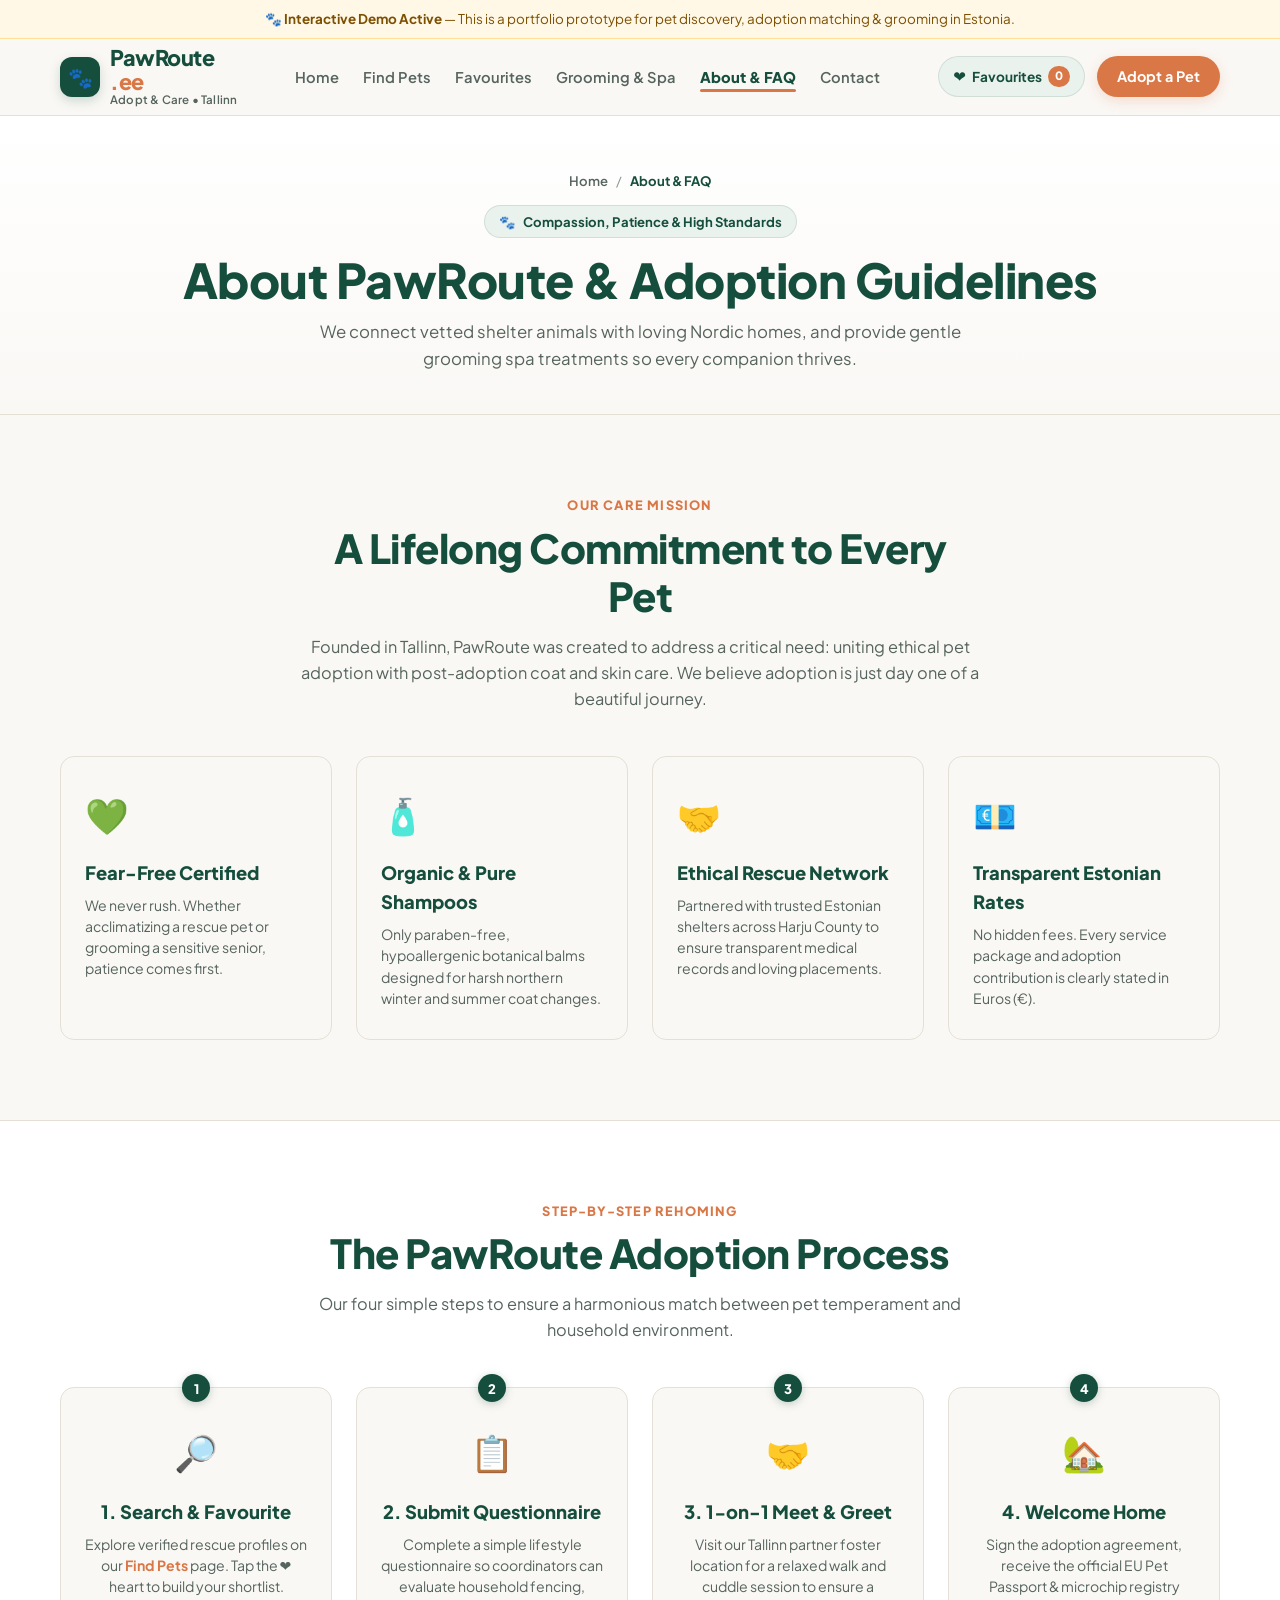
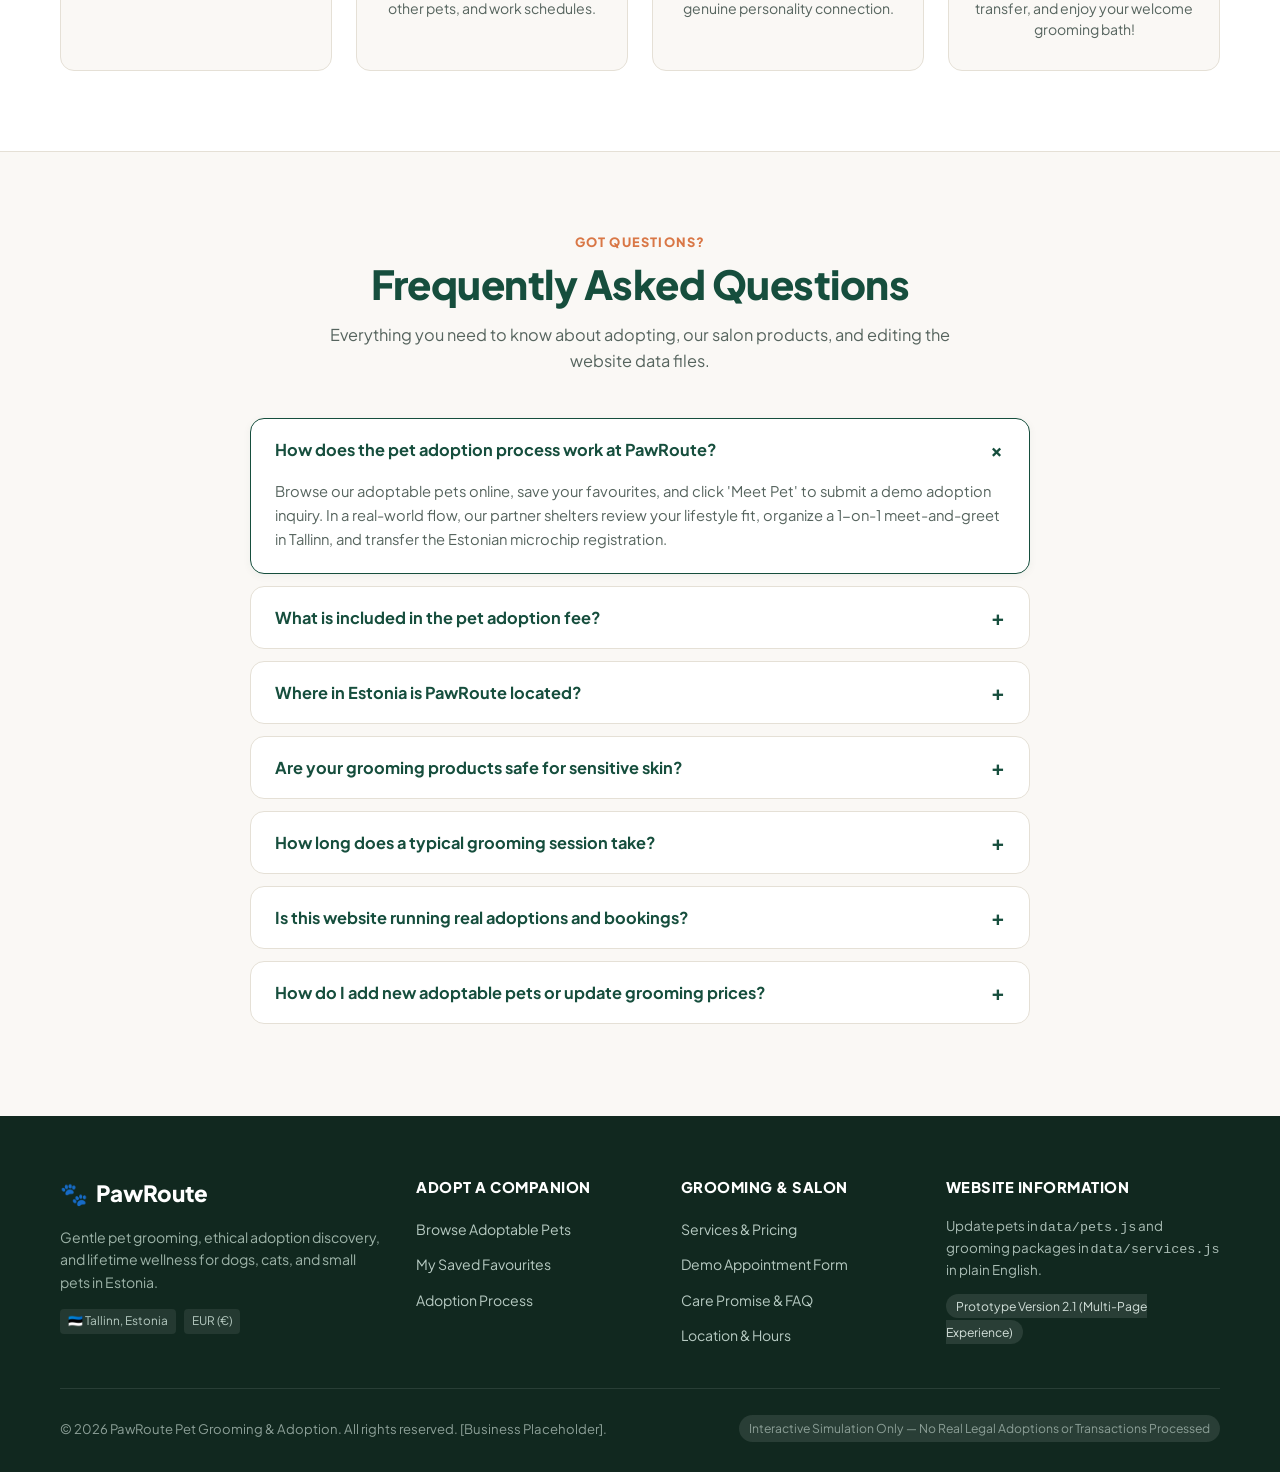
==== about.html @ 63c77610 "Upgrade PawRoute: multi-page pet discovery, ethical adoption catalog & grooming portal" ====
<!DOCTYPE html>
<html lang="en">
<head>
  <meta charset="UTF-8">
  <meta name="viewport" content="width=device-width, initial-scale=1.0">
  <title>About PawRoute, Adoption Guide & FAQ | Tallinn, Estonia</title>
  <meta name="description" content="Learn about PawRoute's ethical pet adoption network, fear-free grooming philosophy, and read frequently asked questions.">
  
  <link rel="preconnect" href="https://fonts.googleapis.com">
  <link rel="preconnect" href="https://fonts.gstatic.com" crossorigin>
  <link href="https://fonts.googleapis.com/css2?family=Plus+Jakarta+Sans:wght@400;500;600;700;800&display=swap" rel="stylesheet">
  <link rel="stylesheet" href="styles.css?v=2.1">
</head>
<body>

  <!-- Top Demo Banner -->
  <div class="demo-top-bar" role="status">
    <div class="container">
      <span>🐾 <strong>Interactive Demo Active</strong> — This is a portfolio prototype for pet discovery, adoption matching & grooming in Estonia.</span>
    </div>
  </div>

  <!-- Header -->
  <header class="site-header" id="site-header">
    <div class="container">
      <nav class="nav-wrap" aria-label="Main Navigation">
        <a href="index.html" class="logo" aria-label="PawRoute Homepage">
          <div class="logo-icon" aria-hidden="true">🐾</div>
          <div class="logo-text">
            PawRoute<span>.ee</span>
            <small class="logo-subline">Adopt & Care • Tallinn</small>
          </div>
        </a>

        <ul class="nav-links" id="nav-links">
          <li><a href="index.html">Home</a></li>
          <li><a href="adopt.html">Find Pets</a></li>
          <li><a href="favourites.html">Favourites</a></li>
          <li><a href="services.html">Grooming & Spa</a></li>
          <li><a href="about.html" class="active">About & FAQ</a></li>
          <li><a href="contact.html">Contact</a></li>
        </ul>

        <div class="header-actions">
          <a href="favourites.html" class="nav-fav-btn" id="nav-fav-btn" aria-label="View saved favourite pets">
            <span class="nav-fav-icon" aria-hidden="true">❤️</span>
            <span class="nav-fav-text">Favourites</span>
            <span class="nav-fav-badge" id="nav-fav-count">0</span>
          </a>
          <a href="adopt.html" class="nav-cta-btn">Adopt a Pet</a>
          <button type="button" class="mobile-toggle" id="mobile-menu-btn" aria-label="Toggle navigation menu">☰</button>
        </div>
      </nav>
    </div>
  </header>

  <!-- Page Hero -->
  <section class="page-hero">
    <div class="container">
      <div class="breadcrumbs">
        <a href="index.html">Home</a> <span>/</span> <span class="current">About & FAQ</span>
      </div>
      <div class="page-hero-tag">
        <span>🐾</span> Compassion, Patience & High Standards
      </div>
      <h1 class="page-hero-title">About PawRoute & Adoption Guidelines</h1>
      <p class="page-hero-subtitle">
        We connect vetted shelter animals with loving Nordic homes, and provide gentle grooming spa treatments so every companion thrives.
      </p>
    </div>
  </section>

  <!-- About Narrative Section -->
  <section class="section-pad">
    <div class="container">
      <div class="section-head">
        <span class="section-tag">Our Care Mission</span>
        <h2 class="section-title">A Lifelong Commitment to Every Pet</h2>
        <p class="section-subtitle">
          Founded in Tallinn, PawRoute was created to address a critical need: uniting ethical pet adoption with post-adoption coat and skin care. We believe adoption is just day one of a beautiful journey.
        </p>
      </div>

      <div class="pillars-grid">
        <div class="pillar-card">
          <span class="pillar-icon">💚</span>
          <h4 class="pillar-title">Fear-Free Certified</h4>
          <p class="pillar-desc">We never rush. Whether acclimatizing a rescue pet or grooming a sensitive senior, patience comes first.</p>
        </div>
        <div class="pillar-card">
          <span class="pillar-icon">🧴</span>
          <h4 class="pillar-title">Organic & Pure Shampoos</h4>
          <p class="pillar-desc">Only paraben-free, hypoallergenic botanical balms designed for harsh northern winter and summer coat changes.</p>
        </div>
        <div class="pillar-card">
          <span class="pillar-icon">🤝</span>
          <h4 class="pillar-title">Ethical Rescue Network</h4>
          <p class="pillar-desc">Partnered with trusted Estonian shelters across Harju County to ensure transparent medical records and loving placements.</p>
        </div>
        <div class="pillar-card">
          <span class="pillar-icon">💶</span>
          <h4 class="pillar-title">Transparent Estonian Rates</h4>
          <p class="pillar-desc">No hidden fees. Every service package and adoption contribution is clearly stated in Euros (€).</p>
        </div>
      </div>
    </div>
  </section>

  <!-- How It Works Section -->
  <section class="section-pad-alt" id="adoption-process">
    <div class="container">
      <div class="section-head">
        <span class="section-tag">Step-by-Step Rehoming</span>
        <h2 class="section-title">The PawRoute Adoption Process</h2>
        <p class="section-subtitle">
          Our four simple steps to ensure a harmonious match between pet temperament and household environment.
        </p>
      </div>

      <div class="steps-grid">
        <div class="step-card">
          <div class="step-number">1</div>
          <div class="step-icon">🔎</div>
          <h3 class="step-title">1. Search & Favourite</h3>
          <p class="step-desc">
            Explore verified rescue profiles on our <a href="adopt.html" style="color: var(--color-accent); font-weight: 700;">Find Pets</a> page. Tap the ❤️ heart to build your shortlist.
          </p>
        </div>

        <div class="step-card">
          <div class="step-number">2</div>
          <div class="step-icon">📋</div>
          <h3 class="step-title">2. Submit Questionnaire</h3>
          <p class="step-desc">
            Complete a simple lifestyle questionnaire so coordinators can evaluate household fencing, other pets, and work schedules.
          </p>
        </div>

        <div class="step-card">
          <div class="step-number">3</div>
          <div class="step-icon">🤝</div>
          <h3 class="step-title">3. 1-on-1 Meet & Greet</h3>
          <p class="step-desc">
            Visit our Tallinn partner foster location for a relaxed walk and cuddle session to ensure a genuine personality connection.
          </p>
        </div>

        <div class="step-card">
          <div class="step-number">4</div>
          <div class="step-icon">🏡</div>
          <h3 class="step-title">4. Welcome Home</h3>
          <p class="step-desc">
            Sign the adoption agreement, receive the official EU Pet Passport & microchip registry transfer, and enjoy your welcome grooming bath!
          </p>
        </div>
      </div>
    </div>
  </section>

  <!-- FAQ Section -->
  <section class="section-pad" id="faq">
    <div class="container">
      <div class="section-head">
        <span class="section-tag">Got Questions?</span>
        <h2 class="section-title">Frequently Asked Questions</h2>
        <p class="section-subtitle">
          Everything you need to know about adopting, our salon products, and editing the website data files.
        </p>
      </div>

      <div class="faq-wrap" id="faq-accordion">
        <!-- FAQ items populated via app.js from data/services.js -->
      </div>
    </div>
  </section>

  <!-- Footer -->
  <footer class="site-footer">
    <div class="container">
      <div class="footer-top">
        <div class="footer-brand">
          <div class="footer-logo"><span>🐾</span> PawRoute</div>
          <p>Gentle pet grooming, ethical adoption discovery, and lifetime wellness for dogs, cats, and small pets in Estonia.</p>
          <div class="footer-badge-list">
            <span class="footer-mini-badge">🇪🇪 Tallinn, Estonia</span>
            <span class="footer-mini-badge">EUR (€)</span>
          </div>
        </div>
        <div class="footer-col">
          <h4>Adopt a Companion</h4>
          <ul class="footer-links">
            <li><a href="adopt.html">Browse Adoptable Pets</a></li>
            <li><a href="favourites.html">My Saved Favourites</a></li>
            <li><a href="about.html">Adoption Process</a></li>
          </ul>
        </div>
        <div class="footer-col">
          <h4>Grooming & Salon</h4>
          <ul class="footer-links">
            <li><a href="services.html">Services & Pricing</a></li>
            <li><a href="booking.html">Demo Appointment Form</a></li>
            <li><a href="about.html">Care Promise & FAQ</a></li>
            <li><a href="contact.html">Location & Hours</a></li>
          </ul>
        </div>
        <div class="footer-col">
          <h4>Website Information</h4>
          <p style="font-size: 0.84rem; color: #A9BCB4; line-height: 1.5; margin-bottom: 12px;">
            Update pets in <code>data/pets.js</code> and grooming packages in <code>data/services.js</code> in plain English.
          </p>
          <span class="footer-demo-tag">Prototype Version 2.1 (Multi-Page Experience)</span>
        </div>
      </div>
      <div class="footer-bottom">
        <div>© 2026 PawRoute Pet Grooming & Adoption. All rights reserved. [Business Placeholder].</div>
        <div class="footer-demo-tag">Interactive Simulation Only — No Real Legal Adoptions or Transactions Processed</div>
      </div>
    </div>
  </footer>

  <div class="toast-container" id="toast-container" aria-live="polite"></div>

  <!-- Scripts -->
  <script src="data/services.js?v=2.1"></script>
  <script src="data/pets.js?v=2.1"></script>
  <script src="app.js?v=2.1"></script>
</body>
</html>
---- styles.css ----
/* =====================================================================
   PAWROUTE - Modern Pet Discovery, Adoption & Wellness Stylesheet
   Designed for responsiveness, beauty, clarity, and ease of maintenance.
   ===================================================================== */

:root {
  /* Color Palette */
  --color-primary: #164E3D;        /* Deep Nordic Forest Green */
  --color-primary-hover: #113B2E;
  --color-primary-soft: #EAF2ED;
  --color-primary-mid: #2C6E56;

  --color-accent: #D97746;         /* Warm Terracotta / Amber */
  --color-accent-hover: #C26334;
  --color-accent-soft: #FDF1EB;
  --color-gold: #E09F3E;

  /* Neutrals */
  --bg-page: #FAF8F5;              /* Warm Sand & Linen Cream */
  --bg-card: #FFFFFF;
  --bg-subtle: #F3EFE8;
  --bg-highlight: #FFFDF9;

  /* Typography */
  --text-main: #1D2522;
  --text-muted: #56645E;
  --text-light: #889690;
  --text-white: #FFFFFF;

  /* Borders & Shadows */
  --border-light: #E5E0D6;
  --border-subtle: #EFECE6;
  --radius-sm: 8px;
  --radius-md: 14px;
  --radius-lg: 22px;
  --radius-pill: 9999px;

  --shadow-sm: 0 2px 8px rgba(22, 78, 61, 0.05);
  --shadow-md: 0 8px 24px rgba(22, 78, 61, 0.08);
  --shadow-lg: 0 18px 44px rgba(22, 78, 61, 0.13);
  --shadow-hover: 0 14px 32px rgba(22, 78, 61, 0.12);

  /* Layout */
  --container-max: 1200px;
  --transition: all 0.25s cubic-bezier(0.16, 1, 0.3, 1);
  --font-family: 'Plus Jakarta Sans', system-ui, -apple-system, BlinkMacSystemFont, "Segoe UI", Roboto, sans-serif;
}

/* Base & Reset */
*, *::before, *::after {
  box-sizing: border-box;
  margin: 0;
  padding: 0;
}

html {
  scroll-behavior: smooth;
  font-size: 16px;
}

body {
  font-family: var(--font-family);
  background-color: var(--bg-page);
  color: var(--text-main);
  line-height: 1.6;
  -webkit-font-smoothing: antialiased;
}

img {
  max-width: 100%;
  display: block;
}

a {
  color: inherit;
  text-decoration: none;
  transition: var(--transition);
}

button {
  font-family: inherit;
  cursor: pointer;
  border: none;
  background: none;
  transition: var(--transition);
}

/* Accessible focus outline */
button:focus-visible,
a:focus-visible,
input:focus-visible,
select:focus-visible,
textarea:focus-visible {
  outline: 3px solid var(--color-accent);
  outline-offset: 2px;
}

.sr-only {
  position: absolute;
  width: 1px;
  height: 1px;
  padding: 0;
  margin: -1px;
  overflow: hidden;
  clip: rect(0, 0, 0, 0);
  white-space: nowrap;
  border: 0;
}

.container {
  width: 100%;
  max-width: var(--container-max);
  margin-left: auto;
  margin-right: auto;
  padding-left: 20px;
  padding-right: 20px;
}

/* =====================================================================
   Top Demo Notification Banner
   ===================================================================== */
.demo-top-bar {
  background: #FFF8E6;
  border-bottom: 1px solid #FFE099;
  color: #7D4F00;
  font-size: 0.84rem;
  padding: 8px 16px;
  text-align: center;
  position: relative;
  z-index: 101;
}

.demo-top-bar strong {
  font-weight: 700;
}

/* =====================================================================
   Header & Navigation
   ===================================================================== */
.site-header {
  position: sticky;
  top: 0;
  background: rgba(250, 248, 245, 0.94);
  backdrop-filter: blur(14px);
  -webkit-backdrop-filter: blur(14px);
  z-index: 100;
  border-bottom: 1px solid var(--border-light);
  transition: var(--transition);
}

.nav-wrap {
  display: flex;
  align-items: center;
  justify-content: space-between;
  height: 76px;
  gap: 16px;
}

.logo {
  display: flex;
  align-items: center;
  gap: 10px;
  font-size: 1.35rem;
  font-weight: 800;
  color: var(--color-primary);
  letter-spacing: -0.5px;
}

.logo-icon {
  background: var(--color-primary);
  color: var(--text-white);
  width: 40px;
  height: 40px;
  border-radius: 12px;
  display: grid;
  place-items: center;
  font-size: 1.25rem;
  box-shadow: 0 4px 12px rgba(22, 78, 61, 0.2);
}

.logo-text {
  display: flex;
  flex-direction: column;
  line-height: 1.1;
}

.logo span {
  color: var(--color-accent);
}

.logo-subline {
  font-size: 0.72rem;
  font-weight: 600;
  color: var(--text-muted);
  letter-spacing: 0.2px;
}

.nav-links {
  display: flex;
  align-items: center;
  gap: 24px;
  list-style: none;
}

.nav-links a {
  font-weight: 600;
  color: var(--text-muted);
  font-size: 0.92rem;
  padding: 6px 0;
  position: relative;
}

.nav-links a:hover,
.nav-links a.active {
  color: var(--color-primary);
}

.header-actions {
  display: flex;
  align-items: center;
  gap: 12px;
}

/* Favourites button in nav */
.nav-fav-btn {
  display: inline-flex;
  align-items: center;
  gap: 6px;
  background: var(--color-primary-soft);
  color: var(--color-primary);
  border: 1px solid rgba(22, 78, 61, 0.12);
  padding: 7px 14px;
  border-radius: var(--radius-pill);
  font-weight: 700;
  font-size: 0.85rem;
  cursor: pointer;
  transition: var(--transition);
}

.nav-fav-btn:hover {
  background: #DCEDE2;
  transform: translateY(-1px);
}

.nav-fav-icon {
  font-size: 0.95rem;
}

.nav-fav-badge {
  background: var(--color-accent);
  color: var(--text-white);
  padding: 1px 7px;
  border-radius: var(--radius-pill);
  font-size: 0.72rem;
  font-weight: 800;
  min-width: 18px;
  text-align: center;
  transition: transform 0.2s cubic-bezier(0.175, 0.885, 0.32, 1.275);
}

.nav-fav-badge.bounce {
  transform: scale(1.35);
}

.nav-cta-btn {
  background: var(--color-accent);
  color: var(--text-white);
  padding: 9px 20px;
  border-radius: var(--radius-pill);
  font-weight: 700;
  font-size: 0.9rem;
  box-shadow: 0 4px 14px rgba(217, 119, 70, 0.22);
}

.nav-cta-btn:hover {
  background: var(--color-accent-hover);
  transform: translateY(-1px);
  box-shadow: 0 6px 18px rgba(217, 119, 70, 0.32);
}

/* Mobile Nav Toggle */
.mobile-toggle {
  display: none;
  font-size: 1.5rem;
  color: var(--color-primary);
  padding: 8px;
  border-radius: var(--radius-sm);
}

/* =====================================================================
   Hero Section
   ===================================================================== */
.hero-section {
  padding: 64px 0 76px;
  position: relative;
  overflow: hidden;
}

.hero-grid {
  display: grid;
  grid-template-columns: 1.15fr 0.85fr;
  gap: 48px;
  align-items: center;
}

.hero-tag {
  display: inline-flex;
  align-items: center;
  gap: 8px;
  background: var(--color-primary-soft);
  color: var(--color-primary);
  font-weight: 700;
  font-size: 0.84rem;
  padding: 6px 16px;
  border-radius: var(--radius-pill);
  margin-bottom: 20px;
  border: 1px solid rgba(22, 78, 61, 0.12);
}

.hero-title {
  font-size: clamp(2.3rem, 4.5vw, 3.4rem);
  font-weight: 800;
  line-height: 1.15;
  color: var(--color-primary);
  letter-spacing: -1px;
  margin-bottom: 18px;
}

.hero-title em {
  font-style: italic;
  color: var(--color-accent);
  position: relative;
}

.hero-subtitle {
  font-size: 1.08rem;
  line-height: 1.65;
  color: var(--text-muted);
  margin-bottom: 28px;
  max-width: 540px;
}

.hero-actions {
  display: flex;
  align-items: center;
  gap: 14px;
  margin-bottom: 36px;
  flex-wrap: wrap;
}

.btn-primary {
  background: var(--color-primary);
  color: var(--text-white);
  padding: 13px 26px;
  border-radius: var(--radius-pill);
  font-weight: 700;
  font-size: 0.98rem;
  display: inline-flex;
  align-items: center;
  gap: 8px;
  box-shadow: 0 4px 16px rgba(22, 78, 61, 0.25);
}

.btn-primary:hover {
  background: var(--color-primary-hover);
  transform: translateY(-2px);
  box-shadow: 0 6px 20px rgba(22, 78, 61, 0.35);
}

.btn-secondary {
  background: var(--bg-card);
  color: var(--color-primary);
  border: 1.5px solid var(--border-light);
  padding: 12px 22px;
  border-radius: var(--radius-pill);
  font-weight: 700;
  font-size: 0.95rem;
  display: inline-flex;
  align-items: center;
  gap: 8px;
}

.btn-secondary:hover {
  border-color: var(--color-primary);
  background: var(--color-primary-soft);
  transform: translateY(-1px);
}

.hero-stats {
  display: flex;
  align-items: center;
  gap: 28px;
  padding-top: 22px;
  border-top: 1px solid var(--border-light);
}

.stat-item h4 {
  font-size: 1.45rem;
  font-weight: 800;
  color: var(--color-primary);
  line-height: 1.1;
}

.stat-item p {
  font-size: 0.8rem;
  color: var(--text-light);
  font-weight: 600;
}

/* Hero Showcase Card: Pet of the Week */
.featured-hero-card {
  background: var(--bg-card);
  border-radius: var(--radius-lg);
  border: 1px solid var(--border-light);
  box-shadow: var(--shadow-lg);
  position: relative;
  overflow: hidden;
  transition: var(--transition);
}

.featured-ribbon {
  position: absolute;
  top: 14px;
  left: 14px;
  z-index: 3;
  background: var(--color-accent);
  color: var(--text-white);
  font-size: 0.72rem;
  font-weight: 800;
  padding: 4px 10px;
  border-radius: 6px;
  letter-spacing: 0.4px;
  box-shadow: 0 2px 8px rgba(0,0,0,0.18);
  text-transform: uppercase;
}

.hero-pet-image-wrap {
  position: relative;
  height: 220px;
  overflow: hidden;
  background: #EAE6DE;
}

.hero-pet-img {
  width: 100%;
  height: 100%;
  object-fit: cover;
  transition: transform 0.4s ease;
}

.featured-hero-card:hover .hero-pet-img {
  transform: scale(1.03);
}

.hero-pet-badge {
  position: absolute;
  bottom: 10px;
  left: 10px;
  z-index: 2;
  background: rgba(22, 78, 61, 0.92);
  backdrop-filter: blur(4px);
  color: var(--text-white);
  font-size: 0.72rem;
  font-weight: 700;
  padding: 4px 10px;
  border-radius: var(--radius-pill);
}

.hero-pet-info {
  padding: 22px;
}

.hero-pet-meta {
  display: flex;
  justify-content: space-between;
  align-items: flex-start;
  gap: 12px;
  margin-bottom: 8px;
}

.hero-pet-name {
  font-size: 1.35rem;
  font-weight: 800;
  color: var(--color-primary);
  line-height: 1.2;
}

.hero-pet-sub {
  font-size: 0.84rem;
  color: var(--text-muted);
}

.hero-pet-location {
  font-size: 0.75rem;
  background: var(--color-primary-soft);
  color: var(--color-primary);
  padding: 3px 8px;
  border-radius: 6px;
  font-weight: 700;
  white-space: nowrap;
}

.hero-pet-snippet {
  font-size: 0.88rem;
  color: var(--text-muted);
  font-style: italic;
  line-height: 1.5;
  margin-bottom: 14px;
}

.hero-pet-tags {
  display: flex;
  flex-wrap: wrap;
  gap: 6px;
  margin-bottom: 18px;
}

.pill-tag {
  background: var(--bg-subtle);
  border: 1px solid var(--border-light);
  font-size: 0.74rem;
  font-weight: 600;
  color: var(--text-main);
  padding: 3px 9px;
  border-radius: var(--radius-pill);
}

.hero-pet-action-row {
  display: flex;
  justify-content: space-between;
  align-items: center;
  gap: 12px;
  border-top: 1px solid var(--border-subtle);
  padding-top: 14px;
}

.btn-meet-pet {
  background: var(--color-primary);
  color: var(--text-white);
  padding: 10px 18px;
  border-radius: var(--radius-pill);
  font-weight: 700;
  font-size: 0.9rem;
  cursor: pointer;
  transition: var(--transition);
}

.btn-meet-pet:hover {
  background: var(--color-primary-hover);
  transform: translateY(-2px);
}

.hero-fee-note {
  text-align: right;
  font-size: 0.84rem;
  color: var(--text-muted);
  line-height: 1.2;
}

.hero-fee-note strong {
  color: var(--color-primary);
  font-size: 0.98rem;
}

.hero-fee-note small {
  display: block;
  font-size: 0.72rem;
  color: var(--text-light);
}

/* =====================================================================
   Section Common Styling
   ===================================================================== */
.section-pad {
  padding: 80px 0;
}

.section-pad-alt {
  padding: 80px 0;
  background-color: var(--bg-card);
  border-top: 1px solid var(--border-light);
  border-bottom: 1px solid var(--border-light);
}

.section-head {
  text-align: center;
  max-width: 680px;
  margin: 0 auto 44px;
}

.section-tag {
  font-size: 0.8rem;
  font-weight: 800;
  color: var(--color-accent);
  text-transform: uppercase;
  letter-spacing: 1.2px;
  margin-bottom: 8px;
  display: block;
}

.section-title {
  font-size: clamp(1.8rem, 3.2vw, 2.5rem);
  font-weight: 800;
  color: var(--color-primary);
  line-height: 1.2;
  margin-bottom: 14px;
  letter-spacing: -0.5px;
}

.section-subtitle {
  font-size: 1.02rem;
  color: var(--text-muted);
  line-height: 1.6;
}

/* =====================================================================
   Pet Discovery & Adoption Section (#adopt)
   ===================================================================== */
.pet-filters-wrapper {
  background: var(--bg-card);
  border: 1px solid var(--border-light);
  border-radius: var(--radius-lg);
  padding: 24px;
  box-shadow: var(--shadow-sm);
  margin-bottom: 36px;
}

.pet-search-row {
  display: flex;
  gap: 14px;
  margin-bottom: 18px;
  flex-wrap: wrap;
}

.search-input-box {
  flex: 1;
  min-width: 280px;
  position: relative;
  display: flex;
  align-items: center;
}

.search-icon {
  position: absolute;
  left: 16px;
  font-size: 1.05rem;
  color: var(--text-light);
  pointer-events: none;
}

.pet-search-input {
  width: 100%;
  padding: 13px 44px 13px 44px;
  border-radius: 12px;
  border: 2px solid var(--border-light);
  background: var(--bg-page);
  font-size: 0.95rem;
  font-family: inherit;
  color: var(--text-main);
  transition: var(--transition);
}

.pet-search-input:focus {
  outline: none;
  background: #FFFFFF;
  border-color: var(--color-primary);
  box-shadow: 0 0 0 4px rgba(22, 78, 61, 0.1);
}

.search-clear-btn {
  position: absolute;
  right: 14px;
  background: none;
  border: none;
  color: var(--text-light);
  font-size: 0.95rem;
  cursor: pointer;
  padding: 4px;
  border-radius: 50%;
  transition: var(--transition);
}

.search-clear-btn:hover {
  color: var(--text-main);
}

.sort-select-box {
  min-width: 210px;
}

.pet-sort-select,
.mini-filter-select {
  width: 100%;
  padding: 13px 16px;
  border-radius: 12px;
  border: 2px solid var(--border-light);
  background: var(--bg-page);
  font-size: 0.9rem;
  font-weight: 600;
  font-family: inherit;
  color: var(--text-main);
  cursor: pointer;
  transition: var(--transition);
}

.pet-sort-select:focus,
.mini-filter-select:focus {
  outline: none;
  border-color: var(--color-primary);
  box-shadow: 0 0 0 4px rgba(22, 78, 61, 0.1);
}

/* Species Tabs */
.species-filter-tabs {
  display: flex;
  gap: 10px;
  flex-wrap: wrap;
  margin-bottom: 18px;
}

.species-tab {
  padding: 10px 18px;
  border-radius: var(--radius-pill);
  background: var(--bg-page);
  border: 1.5px solid var(--border-light);
  font-size: 0.9rem;
  font-weight: 700;
  color: var(--text-main);
  display: inline-flex;
  align-items: center;
  gap: 8px;
  cursor: pointer;
  transition: var(--transition);
}

.species-tab:hover {
  background: var(--color-primary-soft);
  border-color: rgba(22, 78, 61, 0.3);
}

.species-tab.active {
  background: var(--color-primary);
  color: var(--text-white);
  border-color: var(--color-primary);
  box-shadow: 0 4px 12px rgba(22, 78, 61, 0.2);
}

.species-tab .tab-count {
  font-size: 0.75rem;
  background: rgba(0, 0, 0, 0.08);
  padding: 2px 7px;
  border-radius: var(--radius-pill);
}

.species-tab.active .tab-count {
  background: rgba(255, 255, 255, 0.25);
  color: var(--text-white);
}

.species-tab.fav-tab.active {
  background: var(--color-accent);
  border-color: var(--color-accent);
  box-shadow: 0 4px 12px rgba(217, 119, 70, 0.25);
}

/* Secondary Filters Bar */
.secondary-filters-row {
  display: flex;
  align-items: center;
  gap: 16px;
  flex-wrap: wrap;
  padding: 14px 18px;
  background: var(--bg-subtle);
  border-radius: 12px;
}

.filter-group {
  display: flex;
  align-items: center;
  gap: 8px;
  font-size: 0.85rem;
  font-weight: 700;
  color: var(--text-muted);
}

.filter-group .mini-filter-select {
  padding: 8px 12px;
  border-radius: 8px;
  font-size: 0.84rem;
  background: #FFFFFF;
}

.btn-reset-filters {
  font-size: 0.82rem;
  font-weight: 700;
  color: var(--color-accent);
  background: #FFFFFF;
  border: 1px solid var(--color-accent);
  padding: 6px 14px;
  border-radius: var(--radius-pill);
  cursor: pointer;
  transition: var(--transition);
}

.btn-reset-filters:hover {
  background: var(--color-accent);
  color: var(--text-white);
}

.live-results-count {
  margin-left: auto;
  font-size: 0.86rem;
  color: var(--text-muted);
}

.live-results-count strong {
  color: var(--color-primary);
}

/* Pet Cards Grid */
.pets-grid {
  display: grid;
  grid-template-columns: repeat(3, 1fr);
  gap: 28px;
  margin-bottom: 44px;
}

.pet-card {
  background: var(--bg-card);
  border-radius: 18px;
  border: 1px solid var(--border-light);
  overflow: hidden;
  display: flex;
  flex-direction: column;
  transition: transform 0.25s cubic-bezier(0.16, 1, 0.3, 1), box-shadow 0.25s ease, border-color 0.2s ease;
  position: relative;
  box-shadow: var(--shadow-sm);
}

.pet-card:hover {
  transform: translateY(-6px);
  box-shadow: var(--shadow-lg);
  border-color: rgba(22, 78, 61, 0.2);
}

.pet-card-image-wrap {
  position: relative;
  height: 230px;
  overflow: hidden;
  background: #EAE6DF;
}

.pet-card-img {
  width: 100%;
  height: 100%;
  object-fit: cover;
  transition: transform 0.4s cubic-bezier(0.16, 1, 0.3, 1);
}

.pet-card:hover .pet-card-img {
  transform: scale(1.04);
}

.pet-badge-overlay {
  position: absolute;
  top: 12px;
  left: 12px;
  z-index: 2;
  background: rgba(22, 78, 61, 0.92);
  backdrop-filter: blur(4px);
  color: var(--text-white);
  font-size: 0.72rem;
  font-weight: 800;
  text-transform: uppercase;
  letter-spacing: 0.4px;
  padding: 4px 10px;
  border-radius: 6px;
}

/* Favourites Heart Button */
.card-fav-btn {
  position: absolute;
  top: 12px;
  right: 12px;
  z-index: 3;
  width: 38px;
  height: 38px;
  border-radius: 50%;
  background: rgba(255, 255, 255, 0.92);
  backdrop-filter: blur(6px);
  border: 1px solid rgba(0, 0, 0, 0.08);
  display: flex;
  align-items: center;
  justify-content: center;
  cursor: pointer;
  font-size: 1.15rem;
  transition: transform 0.2s cubic-bezier(0.175, 0.885, 0.32, 1.275), background 0.2s ease;
  color: var(--text-main);
}

.card-fav-btn:hover {
  transform: scale(1.15);
  background: #FFFFFF;
}

.card-fav-btn.active {
  background: #FFF1F1;
  border-color: #FFA5AE;
}

.card-fav-btn.active .heart-icon {
  color: #E63946;
  filter: drop-shadow(0 2px 4px rgba(230, 57, 70, 0.35));
}

.pet-card-body {
  padding: 22px;
  flex: 1;
  display: flex;
  flex-direction: column;
}

.pet-card-header {
  display: flex;
  justify-content: space-between;
  align-items: flex-start;
  gap: 8px;
  margin-bottom: 4px;
}

.pet-title {
  font-size: 1.3rem;
  font-weight: 800;
  color: var(--color-primary);
  line-height: 1.2;
}

.pet-age-pill {
  font-size: 0.75rem;
  font-weight: 700;
  background: var(--color-primary-soft);
  color: var(--color-primary);
  padding: 3px 8px;
  border-radius: var(--radius-pill);
  white-space: nowrap;
}

.pet-breed {
  font-size: 0.88rem;
  font-weight: 600;
  color: var(--text-muted);
  margin-bottom: 6px;
}

.pet-location-line {
  font-size: 0.8rem;
  color: var(--text-light);
  display: flex;
  align-items: center;
  gap: 4px;
  margin-bottom: 12px;
}

.pet-tags-container {
  display: flex;
  flex-wrap: wrap;
  gap: 6px;
  margin-bottom: 14px;
}

.pet-tag-chip {
  font-size: 0.72rem;
  font-weight: 600;
  padding: 3px 8px;
  border-radius: 6px;
  background: var(--bg-subtle);
  color: var(--text-main);
  border: 1px solid var(--border-subtle);
}

.pet-stats-row {
  display: flex;
  justify-content: space-between;
  padding: 10px 0;
  border-top: 1px solid var(--border-subtle);
  border-bottom: 1px solid var(--border-subtle);
  margin-bottom: 16px;
  font-size: 0.82rem;
  color: var(--text-muted);
}

.pet-stat-item {
  display: flex;
  align-items: center;
  gap: 4px;
}

.pet-card-footer {
  margin-top: auto;
  display: flex;
  justify-content: space-between;
  align-items: center;
  gap: 12px;
}

.pet-fee-wrap {
  font-size: 0.82rem;
  color: var(--text-muted);
  line-height: 1.2;
}

.pet-fee-amount {
  font-size: 1.15rem;
  font-weight: 800;
  color: var(--color-primary);
  display: block;
}

.btn-card-action {
  background: var(--color-primary);
  color: var(--text-white);
  padding: 9px 18px;
  border-radius: var(--radius-pill);
  font-weight: 700;
  font-size: 0.88rem;
  transition: var(--transition);
}

.btn-card-action:hover {
  background: var(--color-primary-hover);
  transform: translateY(-2px);
  box-shadow: 0 4px 12px rgba(22, 78, 61, 0.25);
}

/* Empty State */
.no-pets-found {
  grid-column: 1 / -1;
  text-align: center;
  padding: 56px 20px;
  background: var(--bg-card);
  border-radius: 18px;
  border: 2px dashed var(--border-light);
}

.no-pets-icon {
  font-size: 3rem;
  margin-bottom: 14px;
  display: block;
}

.no-pets-title {
  font-size: 1.35rem;
  font-weight: 800;
  color: var(--color-primary);
  margin-bottom: 8px;
}

.no-pets-desc {
  font-size: 0.95rem;
  color: var(--text-muted);
  max-width: 480px;
  margin: 0 auto 20px;
}

.btn-clear-filters {
  background: var(--color-accent);
  color: var(--text-white);
  padding: 10px 22px;
  border-radius: var(--radius-pill);
  font-weight: 700;
  font-size: 0.9rem;
}

/* Adoption Guarantee Banner */
.adoption-guarantee-banner {
  background: #FAF5EB;
  border: 1px solid #EEDFC9;
  border-radius: var(--radius-lg);
  padding: 28px 32px;
  margin-top: 16px;
}

.guarantee-header {
  display: flex;
  align-items: center;
  gap: 16px;
  margin-bottom: 24px;
}

.guarantee-icon {
  font-size: 2rem;
}

.guarantee-header h4 {
  font-size: 1.25rem;
  font-weight: 800;
  color: var(--color-primary);
  margin-bottom: 2px;
}

.guarantee-header p {
  font-size: 0.9rem;
  color: var(--text-muted);
}

.guarantee-items-grid {
  display: grid;
  grid-template-columns: repeat(4, 1fr);
  gap: 20px;
}

.guarantee-item {
  display: flex;
  gap: 12px;
  align-items: flex-start;
}

.item-icon {
  font-size: 1.4rem;
}

.guarantee-item strong {
  font-size: 0.9rem;
  color: var(--color-primary);
  display: block;
  margin-bottom: 2px;
}

.guarantee-item p {
  font-size: 0.8rem;
  color: var(--text-muted);
  line-height: 1.4;
}

/* =====================================================================
   Services & Pricing Section (Grooming)
   ===================================================================== */
.services-filter-bar {
  display: flex;
  justify-content: center;
  gap: 12px;
  margin-bottom: 40px;
  flex-wrap: wrap;
}

.filter-btn {
  background: var(--bg-card);
  color: var(--text-muted);
  border: 1.5px solid var(--border-light);
  padding: 10px 22px;
  border-radius: var(--radius-pill);
  font-size: 0.92rem;
  font-weight: 700;
  transition: var(--transition);
}

.filter-btn:hover {
  border-color: var(--color-primary);
  color: var(--color-primary);
  background: var(--color-primary-soft);
}

.filter-btn.active {
  background: var(--color-primary);
  color: var(--text-white);
  border-color: var(--color-primary);
  box-shadow: 0 4px 14px rgba(22, 78, 61, 0.2);
}

.services-grid {
  display: grid;
  grid-template-columns: repeat(auto-fill, minmax(330px, 1fr));
  gap: 28px;
  margin-bottom: 40px;
}

.service-card {
  background: var(--bg-card);
  border: 1px solid var(--border-light);
  border-radius: var(--radius-lg);
  padding: 30px;
  display: flex;
  flex-direction: column;
  position: relative;
  transition: var(--transition);
  box-shadow: var(--shadow-sm);
}

.service-card:hover {
  transform: translateY(-4px);
  box-shadow: var(--shadow-md);
  border-color: rgba(22, 78, 61, 0.2);
}

.service-card.highlighted {
  border: 2px solid var(--color-accent);
  background: var(--bg-highlight);
}

.service-badge {
  position: absolute;
  top: -12px;
  right: 24px;
  background: var(--color-accent);
  color: var(--text-white);
  font-size: 0.72rem;
  font-weight: 800;
  text-transform: uppercase;
  letter-spacing: 0.5px;
  padding: 4px 12px;
  border-radius: var(--radius-pill);
  box-shadow: 0 2px 8px rgba(217, 119, 70, 0.3);
}

.service-category-tag {
  font-size: 0.72rem;
  font-weight: 800;
  color: var(--color-primary);
  background: var(--color-primary-soft);
  padding: 3px 8px;
  border-radius: var(--radius-sm);
  display: inline-block;
  margin-bottom: 12px;
}

.service-title {
  font-size: 1.3rem;
  font-weight: 800;
  color: var(--color-primary);
  margin-bottom: 6px;
  line-height: 1.3;
}

.service-duration {
  font-size: 0.82rem;
  color: var(--text-light);
  font-weight: 600;
  margin-bottom: 14px;
}

.service-description {
  font-size: 0.92rem;
  color: var(--text-muted);
  line-height: 1.5;
  margin-bottom: 20px;
}

.service-includes {
  list-style: none;
  margin-bottom: 26px;
  flex: 1;
}

.service-includes li {
  font-size: 0.85rem;
  color: var(--text-main);
  padding: 6px 0;
  position: relative;
  padding-left: 20px;
}

.service-includes li::before {
  content: "✓";
  position: absolute;
  left: 0;
  color: var(--color-primary);
  font-weight: bold;
}

.service-card-bottom {
  display: flex;
  align-items: center;
  justify-content: space-between;
  padding-top: 18px;
  border-top: 1px solid var(--border-subtle);
  margin-top: auto;
}

.service-price {
  font-size: 1.85rem;
  font-weight: 800;
  color: var(--color-primary);
  line-height: 1;
}

.service-price small {
  font-size: 0.8rem;
  color: var(--text-light);
  font-weight: 500;
}

.service-select-btn {
  background: var(--color-primary-soft);
  color: var(--color-primary);
  padding: 9px 18px;
  border-radius: var(--radius-pill);
  font-weight: 700;
  font-size: 0.85rem;
  transition: var(--transition);
}

.service-select-btn:hover {
  background: var(--color-primary);
  color: var(--text-white);
}

.service-card.highlighted .service-select-btn {
  background: var(--color-accent);
  color: var(--text-white);
}

.service-card.highlighted .service-select-btn:hover {
  background: var(--color-accent-hover);
}

.update-tip-box {
  background: var(--bg-card);
  border: 1px solid var(--border-light);
  border-radius: var(--radius-md);
  padding: 16px 22px;
  display: flex;
  align-items: center;
  justify-content: space-between;
  gap: 16px;
  flex-wrap: wrap;
}

.update-tip-text {
  font-size: 0.88rem;
  color: var(--text-muted);
}

.update-tip-text code {
  background: var(--bg-subtle);
  padding: 2px 6px;
  border-radius: 4px;
  font-size: 0.84rem;
  color: var(--color-primary);
  font-weight: 600;
}

/* =====================================================================
   How It Works Section
   ===================================================================== */
.steps-grid {
  display: grid;
  grid-template-columns: repeat(4, 1fr);
  gap: 24px;
}

.step-card {
  background: var(--bg-page);
  border: 1px solid var(--border-light);
  border-radius: var(--radius-md);
  padding: 30px 24px;
  text-align: center;
  position: relative;
  transition: var(--transition);
}

.step-card:hover {
  transform: translateY(-4px);
  box-shadow: var(--shadow-sm);
  border-color: var(--color-primary);
}

.step-number {
  position: absolute;
  top: -14px;
  left: 50%;
  transform: translateX(-50%);
  background: var(--color-primary);
  color: var(--text-white);
  width: 28px;
  height: 28px;
  border-radius: 50%;
  font-size: 0.82rem;
  font-weight: 800;
  display: grid;
  place-items: center;
  box-shadow: 0 2px 8px rgba(22, 78, 61, 0.25);
}

.step-icon {
  font-size: 2.2rem;
  margin-bottom: 16px;
  margin-top: 6px;
}

.step-title {
  font-size: 1.15rem;
  font-weight: 800;
  color: var(--color-primary);
  margin-bottom: 8px;
}

.step-desc {
  font-size: 0.88rem;
  color: var(--text-muted);
  line-height: 1.5;
}

/* =====================================================================
   Demo Booking Section & Form
   ===================================================================== */
.booking-section-wrapper {
  max-width: 820px;
  margin: 0 auto;
  background: var(--bg-card);
  border: 1px solid var(--border-light);
  border-radius: var(--radius-lg);
  box-shadow: var(--shadow-md);
  overflow: hidden;
}

.booking-disclaimer-banner {
  background: #FFF8E6;
  border-bottom: 1px solid #FFE099;
  padding: 16px 24px;
  display: flex;
  align-items: center;
  gap: 14px;
}

.booking-disclaimer-icon {
  font-size: 1.5rem;
}

.booking-disclaimer-text h4 {
  font-size: 0.88rem;
  font-weight: 800;
  color: #7D4F00;
  letter-spacing: 0.5px;
}

.booking-disclaimer-text p {
  font-size: 0.82rem;
  color: #8C5900;
  line-height: 1.4;
}

.booking-form-body {
  padding: 36px;
}

.form-layout-grid {
  display: grid;
  grid-template-columns: 1fr 1fr;
  gap: 20px;
  margin-bottom: 26px;
}

.form-full-width {
  grid-column: span 2;
}

.form-group label {
  display: block;
  font-size: 0.86rem;
  font-weight: 700;
  color: var(--text-main);
  margin-bottom: 8px;
}

.form-group label .hint {
  font-weight: normal;
  color: var(--text-light);
  font-size: 0.78rem;
  margin-left: 4px;
}

.form-input,
.form-select,
.form-textarea {
  width: 100%;
  padding: 12px 16px;
  border-radius: 10px;
  border: 1.5px solid var(--border-light);
  background: var(--bg-page);
  font-family: inherit;
  font-size: 0.92rem;
  color: var(--text-main);
  transition: var(--transition);
}

.form-input:focus,
.form-select:focus,
.form-textarea:focus {
  outline: none;
  border-color: var(--color-primary);
  background: #FFFFFF;
  box-shadow: 0 0 0 4px rgba(22, 78, 61, 0.1);
}

.form-textarea {
  resize: vertical;
  min-height: 90px;
}

.species-selector {
  display: flex;
  gap: 12px;
}

.species-chip {
  flex: 1;
  position: relative;
  cursor: pointer;
}

.species-chip input {
  position: absolute;
  opacity: 0;
}

.species-chip span {
  display: flex;
  align-items: center;
  justify-content: center;
  gap: 6px;
  padding: 10px;
  border: 1.5px solid var(--border-light);
  border-radius: 10px;
  background: var(--bg-page);
  font-weight: 700;
  font-size: 0.9rem;
  transition: var(--transition);
}

.species-chip input:checked + span {
  background: var(--color-primary-soft);
  border-color: var(--color-primary);
  color: var(--color-primary);
}

.form-footer-actions {
  display: flex;
  align-items: center;
  justify-content: space-between;
  gap: 16px;
  flex-wrap: wrap;
  padding-top: 20px;
  border-top: 1px solid var(--border-subtle);
}

.form-security-note {
  font-size: 0.8rem;
  color: var(--text-light);
  display: flex;
  align-items: center;
  gap: 6px;
}

.btn-submit-booking {
  background: var(--color-primary);
  color: var(--text-white);
  padding: 13px 28px;
  border-radius: var(--radius-pill);
  font-weight: 800;
  font-size: 0.98rem;
  box-shadow: 0 4px 14px rgba(22, 78, 61, 0.25);
  cursor: pointer;
  transition: var(--transition);
}

.btn-submit-booking:hover {
  background: var(--color-primary-hover);
  transform: translateY(-2px);
  box-shadow: 0 6px 18px rgba(22, 78, 61, 0.35);
}

/* =====================================================================
   Modals Common Styling
   ===================================================================== */
.demo-modal-overlay,
.pet-modal-overlay {
  position: fixed;
  inset: 0;
  background: rgba(18, 30, 24, 0.68);
  backdrop-filter: blur(6px);
  -webkit-backdrop-filter: blur(6px);
  display: none;
  place-items: center;
  padding: 20px;
  z-index: 1000;
}

.demo-modal-overlay.active,
.pet-modal-overlay.active {
  display: grid;
  animation: fadeIn 0.2s ease-out;
}

@keyframes fadeIn {
  from { opacity: 0; }
  to { opacity: 1; }
}

.demo-modal-card {
  background: var(--bg-card);
  max-width: 580px;
  width: 100%;
  border-radius: var(--radius-lg);
  padding: 32px;
  box-shadow: var(--shadow-lg);
  border: 1px solid var(--border-light);
  max-height: 90vh;
  overflow-y: auto;
  position: relative;
}

.modal-close-btn {
  position: absolute;
  top: 16px;
  right: 16px;
  width: 36px;
  height: 36px;
  border-radius: 50%;
  background: var(--bg-subtle);
  color: var(--text-main);
  display: grid;
  place-items: center;
  font-size: 1.1rem;
  cursor: pointer;
  z-index: 10;
  transition: var(--transition);
}

.modal-close-btn:hover {
  background: var(--border-light);
  transform: scale(1.08);
}

.modal-demo-badge {
  background: #FEE2E2;
  color: #991B1B;
  display: inline-block;
  padding: 4px 12px;
  border-radius: var(--radius-pill);
  font-size: 0.75rem;
  font-weight: 800;
  text-transform: uppercase;
  letter-spacing: 0.5px;
  margin-bottom: 12px;
}

.modal-header-title {
  font-size: 1.55rem;
  font-weight: 800;
  color: var(--color-primary);
  margin-bottom: 6px;
}

.modal-header-desc {
  font-size: 0.88rem;
  color: var(--text-muted);
  margin-bottom: 20px;
}

.modal-receipt-box {
  background: var(--bg-page);
  border: 1px solid var(--border-light);
  border-radius: var(--radius-md);
  padding: 20px;
  margin-bottom: 24px;
}

.receipt-row {
  display: flex;
  justify-content: space-between;
  padding: 8px 0;
  font-size: 0.88rem;
  border-bottom: 1px dashed var(--border-light);
}

.receipt-row:last-child {
  border-bottom: none;
  padding-top: 12px;
  font-weight: 800;
  color: var(--color-primary);
  font-size: 1.05rem;
}

.receipt-label {
  color: var(--text-muted);
}

.receipt-val {
  color: var(--text-main);
  font-weight: 600;
  text-align: right;
}

.modal-checklist-box {
  background: #F0FDF4;
  border: 1px solid #BBF7D0;
  border-radius: var(--radius-md);
  padding: 16px 20px;
  margin-bottom: 24px;
}

.modal-checklist-box h5 {
  color: #166534;
  font-size: 0.88rem;
  font-weight: 800;
  margin-bottom: 8px;
}

.modal-checklist-box ul {
  list-style: none;
  font-size: 0.82rem;
  color: #15803D;
  display: flex;
  flex-direction: column;
  gap: 6px;
}

.modal-checklist-box li::before {
  content: "• ";
  font-weight: bold;
}

.btn-close-modal {
  width: 100%;
  background: var(--color-primary);
  color: var(--text-white);
  padding: 13px;
  border-radius: var(--radius-pill);
  font-weight: 700;
  font-size: 0.95rem;
  cursor: pointer;
  transition: var(--transition);
}

.btn-close-modal:hover {
  background: var(--color-primary-hover);
}

/* =====================================================================
   Pet Detail Modal (#pet-detail-modal)
   ===================================================================== */
.pet-modal-card {
  background: var(--bg-card);
  max-width: 880px;
  width: 100%;
  border-radius: var(--radius-lg);
  box-shadow: var(--shadow-lg);
  border: 1px solid var(--border-light);
  max-height: 90vh;
  overflow-y: auto;
  position: relative;
  padding: 0;
}

.pet-modal-grid {
  display: grid;
  grid-template-columns: 0.95fr 1.05fr;
  min-height: 520px;
}

.modal-left-col {
  background: var(--bg-page);
  border-right: 1px solid var(--border-light);
  display: flex;
  flex-direction: column;
}

.modal-gallery-hero {
  position: relative;
  height: 280px;
  overflow: hidden;
  background: #EAE6DF;
}

.modal-hero-img {
  width: 100%;
  height: 100%;
  object-fit: cover;
}

.modal-badge-status {
  position: absolute;
  top: 14px;
  left: 14px;
  background: rgba(22, 78, 61, 0.92);
  backdrop-filter: blur(4px);
  color: var(--text-white);
  font-size: 0.72rem;
  font-weight: 800;
  text-transform: uppercase;
  padding: 4px 10px;
  border-radius: 6px;
}

.modal-gallery-thumbs {
  display: flex;
  gap: 8px;
  padding: 12px 16px;
  background: #FAF8F5;
  border-bottom: 1px solid var(--border-light);
}

.modal-thumb-btn {
  width: 60px;
  height: 48px;
  border-radius: 8px;
  overflow: hidden;
  border: 2px solid transparent;
  cursor: pointer;
  padding: 0;
  opacity: 0.7;
  transition: var(--transition);
}

.modal-thumb-btn.active,
.modal-thumb-btn:hover {
  border-color: var(--color-primary);
  opacity: 1;
}

.modal-thumb-btn img {
  width: 100%;
  height: 100%;
  object-fit: cover;
}

.modal-quick-facts {
  padding: 20px;
}

.modal-quick-facts h4 {
  font-size: 0.88rem;
  font-weight: 800;
  color: var(--color-primary);
  text-transform: uppercase;
  letter-spacing: 0.5px;
  margin-bottom: 12px;
}

.facts-list {
  display: grid;
  grid-template-columns: 1fr 1fr;
  gap: 10px;
  list-style: none;
}

.fact-item {
  background: #FFFFFF;
  border: 1px solid var(--border-subtle);
  border-radius: 8px;
  padding: 8px 12px;
}

.fact-item span {
  font-size: 0.72rem;
  color: var(--text-light);
  display: block;
}

.fact-item strong {
  font-size: 0.85rem;
  color: var(--text-main);
}

.modal-right-col {
  padding: 32px 28px;
  display: flex;
  flex-direction: column;
}

.modal-pet-head {
  display: flex;
  justify-content: space-between;
  align-items: flex-start;
  margin-bottom: 10px;
}

.modal-pet-name {
  font-size: 1.8rem;
  font-weight: 800;
  color: var(--color-primary);
  line-height: 1.1;
}

.modal-pet-subtitle {
  font-size: 0.95rem;
  color: var(--text-muted);
  font-weight: 600;
}

.modal-head-actions {
  display: flex;
  align-items: center;
  gap: 8px;
  margin-right: 32px;
}

.modal-fav-btn {
  width: 38px;
  height: 38px;
  border-radius: 50%;
  background: var(--bg-subtle);
  border: 1px solid var(--border-light);
  font-size: 1.1rem;
  display: grid;
  place-items: center;
  cursor: pointer;
}

.modal-fav-btn.active {
  background: #FFF1F1;
  border-color: #FFA5AE;
}

.modal-share-btn {
  width: 38px;
  height: 38px;
  border-radius: 50%;
  background: var(--bg-subtle);
  border: 1px solid var(--border-light);
  font-size: 1rem;
  display: grid;
  place-items: center;
  cursor: pointer;
}

.modal-location-tag {
  font-size: 0.82rem;
  color: var(--text-muted);
  margin-bottom: 18px;
  display: flex;
  align-items: center;
  gap: 6px;
}

.modal-story-box {
  margin-bottom: 22px;
}

.modal-story-box h4 {
  font-size: 0.9rem;
  font-weight: 800;
  color: var(--color-primary);
  text-transform: uppercase;
  letter-spacing: 0.5px;
  margin-bottom: 8px;
}

.modal-story-box p {
  font-size: 0.92rem;
  color: var(--text-main);
  line-height: 1.6;
}

.modal-compatibility-box {
  background: var(--bg-page);
  border: 1px solid var(--border-light);
  border-radius: var(--radius-md);
  padding: 16px;
  margin-bottom: 22px;
}

.modal-compatibility-box h4 {
  font-size: 0.88rem;
  font-weight: 800;
  color: var(--color-primary);
  margin-bottom: 10px;
}

.compat-grid {
  display: grid;
  grid-template-columns: 1fr 1fr;
  gap: 8px;
}

.compat-item {
  font-size: 0.82rem;
  color: var(--text-muted);
}

.compat-item strong {
  color: var(--text-main);
}

.modal-fee-bar {
  display: flex;
  justify-content: space-between;
  align-items: center;
  background: var(--color-primary-soft);
  border-radius: var(--radius-md);
  padding: 14px 20px;
  margin-bottom: 22px;
}

.fee-left strong {
  font-size: 1.35rem;
  font-weight: 800;
  color: var(--color-primary);
  display: block;
}

.fee-left small {
  font-size: 0.78rem;
  color: var(--text-muted);
}

.modal-actions-row {
  display: flex;
  gap: 12px;
  margin-top: auto;
}

.btn-adopt-modal {
  flex: 1;
  background: var(--color-accent);
  color: var(--text-white);
  padding: 13px;
  border-radius: var(--radius-pill);
  font-weight: 800;
  font-size: 0.96rem;
  text-align: center;
  cursor: pointer;
  box-shadow: 0 4px 14px rgba(217, 119, 70, 0.25);
  transition: var(--transition);
}

.btn-adopt-modal:hover {
  background: var(--color-accent-hover);
  transform: translateY(-2px);
}

/* Adoption Strip in application modal */
.adopt-pet-strip {
  display: flex;
  align-items: center;
  gap: 14px;
  background: var(--bg-page);
  border: 1px solid var(--border-light);
  border-radius: var(--radius-md);
  padding: 12px 16px;
  margin-bottom: 20px;
}

.adopt-strip-img {
  width: 54px;
  height: 54px;
  border-radius: 10px;
  object-fit: cover;
}

.adopt-pet-strip h4 {
  font-size: 1.05rem;
  font-weight: 800;
  color: var(--color-primary);
}

.adopt-pet-strip p {
  font-size: 0.8rem;
  color: var(--text-muted);
}

.adopt-strip-fee {
  font-size: 0.82rem;
  font-weight: 700;
  color: var(--color-accent);
}

/* =====================================================================
   Why Choose Us (Pillars)
   ===================================================================== */
.pillars-grid {
  display: grid;
  grid-template-columns: repeat(4, 1fr);
  gap: 24px;
}

.pillar-card {
  background: var(--bg-page);
  border: 1px solid var(--border-light);
  border-radius: var(--radius-md);
  padding: 30px 24px;
  transition: var(--transition);
}

.pillar-card:hover {
  transform: translateY(-4px);
  box-shadow: var(--shadow-sm);
  border-color: var(--color-primary);
}

.pillar-icon {
  font-size: 2.2rem;
  margin-bottom: 14px;
  display: block;
}

.pillar-title {
  font-size: 1.15rem;
  font-weight: 800;
  color: var(--color-primary);
  margin-bottom: 8px;
}

.pillar-desc {
  font-size: 0.88rem;
  color: var(--text-muted);
  line-height: 1.5;
}

/* =====================================================================
   FAQ Accordion
   ===================================================================== */
.faq-wrap {
  max-width: 780px;
  margin: 0 auto;
}

.faq-item {
  background: var(--bg-card);
  border: 1px solid var(--border-light);
  border-radius: var(--radius-md);
  margin-bottom: 12px;
  overflow: hidden;
  transition: var(--transition);
}

.faq-item.active {
  border-color: var(--color-primary);
  box-shadow: var(--shadow-sm);
}

.faq-question {
  width: 100%;
  padding: 20px 24px;
  display: flex;
  align-items: center;
  justify-content: space-between;
  gap: 16px;
  text-align: left;
  font-size: 1.02rem;
  font-weight: 700;
  color: var(--color-primary);
  cursor: pointer;
  background: none;
  border: none;
}

.faq-toggle-icon {
  font-size: 1.3rem;
  color: var(--color-primary);
  transition: transform 0.25s ease;
  line-height: 1;
}

.faq-item.active .faq-toggle-icon {
  transform: rotate(45deg);
}

.faq-answer {
  max-height: 0;
  overflow: hidden;
  transition: max-height 0.3s cubic-bezier(0, 1, 0, 1);
  padding: 0 24px;
}

.faq-item.active .faq-answer {
  max-height: 400px;
  transition: max-height 0.35s ease-in-out;
  padding-bottom: 22px;
}

.faq-answer p {
  font-size: 0.92rem;
  color: var(--text-muted);
  line-height: 1.6;
}

/* =====================================================================
   Contact & Location
   ===================================================================== */
.contact-grid {
  display: grid;
  grid-template-columns: 1fr 1fr;
  gap: 36px;
}

.contact-info-card,
.contact-map-card {
  background: var(--bg-page);
  border: 1px solid var(--border-light);
  border-radius: var(--radius-lg);
  padding: 36px;
}

.contact-info-card h3,
.contact-map-card h3 {
  font-size: 1.35rem;
  font-weight: 800;
  color: var(--color-primary);
  margin-bottom: 24px;
}

.contact-list {
  list-style: none;
  display: flex;
  flex-direction: column;
  gap: 18px;
}

.contact-list li {
  display: flex;
  gap: 16px;
  align-items: flex-start;
}

.contact-icon {
  font-size: 1.35rem;
  color: var(--color-primary);
  margin-top: 2px;
}

.contact-detail h5 {
  font-size: 0.8rem;
  text-transform: uppercase;
  color: var(--text-light);
  letter-spacing: 0.5px;
  margin-bottom: 2px;
}

.contact-detail p {
  font-size: 0.95rem;
  color: var(--text-main);
  font-weight: 600;
}

.contact-detail a:hover {
  color: var(--color-accent);
}

.map-placeholder-box {
  background: var(--bg-card);
  border: 2px dashed var(--border-light);
  border-radius: var(--radius-md);
  padding: 50px 20px;
  text-align: center;
  margin-bottom: 18px;
}

.map-icon {
  font-size: 2.5rem;
  margin-bottom: 10px;
  display: block;
}

/* =====================================================================
   Site Footer
   ===================================================================== */
.site-footer {
  background: #11281F;
  color: #D3E0DA;
  padding: 60px 0 30px;
}

.footer-top {
  display: grid;
  grid-template-columns: 1.4fr 1fr 1fr 1.2fr;
  gap: 36px;
  padding-bottom: 40px;
  border-bottom: 1px solid rgba(255, 255, 255, 0.1);
}

.footer-brand .footer-logo {
  font-size: 1.4rem;
  font-weight: 800;
  color: #FFFFFF;
  display: flex;
  align-items: center;
  gap: 8px;
  margin-bottom: 14px;
}

.footer-brand p {
  font-size: 0.88rem;
  color: #9DB3A8;
  line-height: 1.6;
  margin-bottom: 16px;
}

.footer-badge-list {
  display: flex;
  gap: 8px;
  flex-wrap: wrap;
}

.footer-mini-badge {
  background: rgba(255, 255, 255, 0.08);
  font-size: 0.74rem;
  padding: 3px 8px;
  border-radius: 4px;
  color: #B5C9C0;
}

.footer-col h4 {
  font-size: 0.92rem;
  font-weight: 800;
  color: #FFFFFF;
  text-transform: uppercase;
  letter-spacing: 0.5px;
  margin-bottom: 16px;
}

.footer-links {
  list-style: none;
  display: flex;
  flex-direction: column;
  gap: 10px;
}

.footer-links a {
  font-size: 0.88rem;
  color: #B7CAC2;
  transition: var(--transition);
}

.footer-links a:hover {
  color: #FFFFFF;
  padding-left: 4px;
}

.footer-bottom {
  padding-top: 26px;
  display: flex;
  align-items: center;
  justify-content: space-between;
  font-size: 0.82rem;
  color: #8C9F97;
  flex-wrap: wrap;
  gap: 14px;
}

.footer-demo-tag {
  background: rgba(255, 255, 255, 0.1);
  padding: 4px 10px;
  border-radius: var(--radius-pill);
  font-size: 0.76rem;
}

/* =====================================================================
   Toast Notifications System
   ===================================================================== */
.toast-container {
  position: fixed;
  bottom: 24px;
  right: 24px;
  z-index: 9999;
  display: flex;
  flex-direction: column;
  gap: 10px;
  pointer-events: none;
}

.toast {
  pointer-events: auto;
  background: var(--text-main);
  color: #FFFFFF;
  padding: 12px 20px;
  border-radius: var(--radius-md);
  font-size: 0.88rem;
  font-weight: 600;
  box-shadow: 0 8px 24px rgba(0, 0, 0, 0.22);
  display: flex;
  align-items: center;
  gap: 10px;
  animation: slideInUp 0.25s cubic-bezier(0.16, 1, 0.3, 1);
  transition: opacity 0.3s ease, transform 0.3s ease;
}

.toast.toast-hiding {
  opacity: 0;
  transform: translateY(12px);
}

@keyframes slideInUp {
  from {
    opacity: 0;
    transform: translateY(20px);
  }
  to {
    opacity: 1;
    transform: translateY(0);
  }
}

/* =====================================================================
   Responsive Media Queries
   ===================================================================== */
@media (max-width: 1080px) {
  .pets-grid {
    grid-template-columns: repeat(2, 1fr);
  }

  .steps-grid,
  .pillars-grid {
    grid-template-columns: repeat(2, 1fr);
  }

  .guarantee-items-grid {
    grid-template-columns: repeat(2, 1fr);
  }
}

@media (max-width: 992px) {
  .hero-grid {
    grid-template-columns: 1fr;
    gap: 40px;
  }
  
  .hero-title {
    font-size: 2.6rem;
  }
  
  .contact-grid {
    grid-template-columns: 1fr;
  }
  
  .footer-top {
    grid-template-columns: 1fr 1fr;
    gap: 30px;
  }

  .pet-modal-grid {
    grid-template-columns: 1fr;
  }

  .modal-gallery-hero {
    height: 220px;
  }
}

@media (max-width: 768px) {
  .mobile-toggle {
    display: block;
  }

  .nav-links {
    position: fixed;
    top: 76px;
    left: 0;
    width: 100%;
    background: var(--bg-card);
    flex-direction: column;
    padding: 24px;
    gap: 18px;
    border-bottom: 1px solid var(--border-light);
    box-shadow: var(--shadow-md);
    transform: translateY(-130%);
    transition: transform 0.3s ease-in-out;
  }

  .nav-links.open {
    transform: translateY(0);
  }

  .nav-cta-btn {
    display: none;
  }

  .hero-title {
    font-size: 2.2rem;
  }

  .pets-grid {
    grid-template-columns: 1fr;
  }

  .steps-grid,
  .pillars-grid {
    grid-template-columns: 1fr;
  }

  .guarantee-items-grid {
    grid-template-columns: 1fr;
  }

  .form-layout-grid {
    grid-template-columns: 1fr;
  }

  .form-full-width {
    grid-column: span 1;
  }

  .services-grid {
    grid-template-columns: 1fr;
  }

  .footer-top {
    grid-template-columns: 1fr;
  }

  .pet-search-row {
    flex-direction: column;
  }

  .sort-select-box {
    width: 100%;
  }

  .species-filter-tabs {
    overflow-x: auto;
    flex-wrap: nowrap;
    padding-bottom: 6px;
    -webkit-overflow-scrolling: touch;
  }

  .species-tab {
    white-space: nowrap;
  }
}

/* =====================================================================
   Accessibility & Prefers Reduced Motion
   ===================================================================== */
@media (prefers-reduced-motion: reduce) {
  *,
  *::before,
  *::after {
    animation-duration: 0.01ms !important;
    animation-iteration-count: 1 !important;
    transition-duration: 0.01ms !important;
    scroll-behavior: auto !important;
  }

  .pet-card:hover,
  .featured-hero-card:hover,
  .step-card:hover,
  .pillar-card:hover {
    transform: none !important;
  }
}

/* =====================================================================
   Multi-Page Sub-Hero & Page Headers
   ===================================================================== */
.page-hero {
  padding: 54px 0 42px;
  background: linear-gradient(180deg, var(--bg-card) 0%, var(--bg-page) 100%);
  border-bottom: 1px solid var(--border-light);
  text-align: center;
}

.page-hero-tag {
  display: inline-flex;
  align-items: center;
  gap: 8px;
  background: var(--color-primary-soft);
  color: var(--color-primary);
  font-size: 0.82rem;
  font-weight: 700;
  padding: 5px 14px;
  border-radius: var(--radius-pill);
  margin-bottom: 14px;
  border: 1px solid rgba(22, 78, 61, 0.12);
}

.page-hero-title {
  font-size: clamp(2rem, 3.8vw, 3rem);
  font-weight: 800;
  color: var(--color-primary);
  line-height: 1.15;
  margin-bottom: 12px;
  letter-spacing: -0.5px;
}

.page-hero-subtitle {
  font-size: 1.05rem;
  color: var(--text-muted);
  max-width: 660px;
  margin: 0 auto;
  line-height: 1.6;
}

.breadcrumbs {
  display: flex;
  align-items: center;
  justify-content: center;
  gap: 8px;
  font-size: 0.82rem;
  color: var(--text-light);
  margin-bottom: 14px;
}

.breadcrumbs a {
  color: var(--text-muted);
  font-weight: 600;
}

.breadcrumbs a:hover {
  color: var(--color-primary);
}

.breadcrumbs .current {
  color: var(--color-primary);
  font-weight: 700;
}

/* Active Nav Link Marker */
.nav-links a.active {
  color: var(--color-primary);
  font-weight: 800;
}

.nav-links a.active::after {
  content: "";
  position: absolute;
  bottom: 0;
  left: 0;
  width: 100%;
  height: 2.5px;
  background: var(--color-accent);
  border-radius: 9999px;
}

/* Home Section Heads with Right Action */
.home-section-head-split {
  display: flex;
  justify-content: space-between;
  align-items: flex-end;
  margin-bottom: 36px;
  gap: 20px;
  flex-wrap: wrap;
}

.home-section-head-split .section-head-text {
  max-width: 600px;
}

.home-section-head-split .section-tag {
  text-align: left;
}

.home-section-head-split .section-title {
  text-align: left;
  margin-bottom: 8px;
}

.home-section-head-split .section-subtitle {
  text-align: left;
}

.btn-view-all-link {
  display: inline-flex;
  align-items: center;
  gap: 8px;
  font-size: 0.95rem;
  font-weight: 700;
  color: var(--color-primary);
  background: var(--bg-card);
  border: 1.5px solid var(--border-light);
  padding: 10px 20px;
  border-radius: var(--radius-pill);
  transition: var(--transition);
}

.btn-view-all-link:hover {
  background: var(--color-primary);
  color: var(--text-white);
  border-color: var(--color-primary);
  transform: translateX(3px);
}

/* Favourites Header Bar */
.favourites-control-bar {
  display: flex;
  justify-content: space-between;
  align-items: center;
  padding: 16px 24px;
  background: var(--bg-card);
  border: 1px solid var(--border-light);
  border-radius: var(--radius-md);
  margin-bottom: 32px;
  gap: 16px;
  flex-wrap: wrap;
}

.favourites-count-msg {
  font-size: 1rem;
  font-weight: 700;
  color: var(--color-primary);
}

.favourites-count-msg strong {
  color: var(--color-accent);
}

.btn-clear-all-favs {
  background: var(--bg-subtle);
  color: #B91C1C;
  border: 1px solid #FECACA;
  padding: 8px 16px;
  border-radius: var(--radius-pill);
  font-weight: 700;
  font-size: 0.84rem;
  cursor: pointer;
  transition: var(--transition);
}

.btn-clear-all-favs:hover {
  background: #FEE2E2;
}

/* Contact Demo Form Card */
.contact-form-card {
  background: var(--bg-card);
  border: 1px solid var(--border-light);
  border-radius: var(--radius-lg);
  padding: 36px;
  box-shadow: var(--shadow-sm);
}

.contact-form-card h3 {
  font-size: 1.35rem;
  font-weight: 800;
  color: var(--color-primary);
  margin-bottom: 8px;
}

.contact-form-card p {
  font-size: 0.9rem;
  color: var(--text-muted);
  margin-bottom: 24px;
}
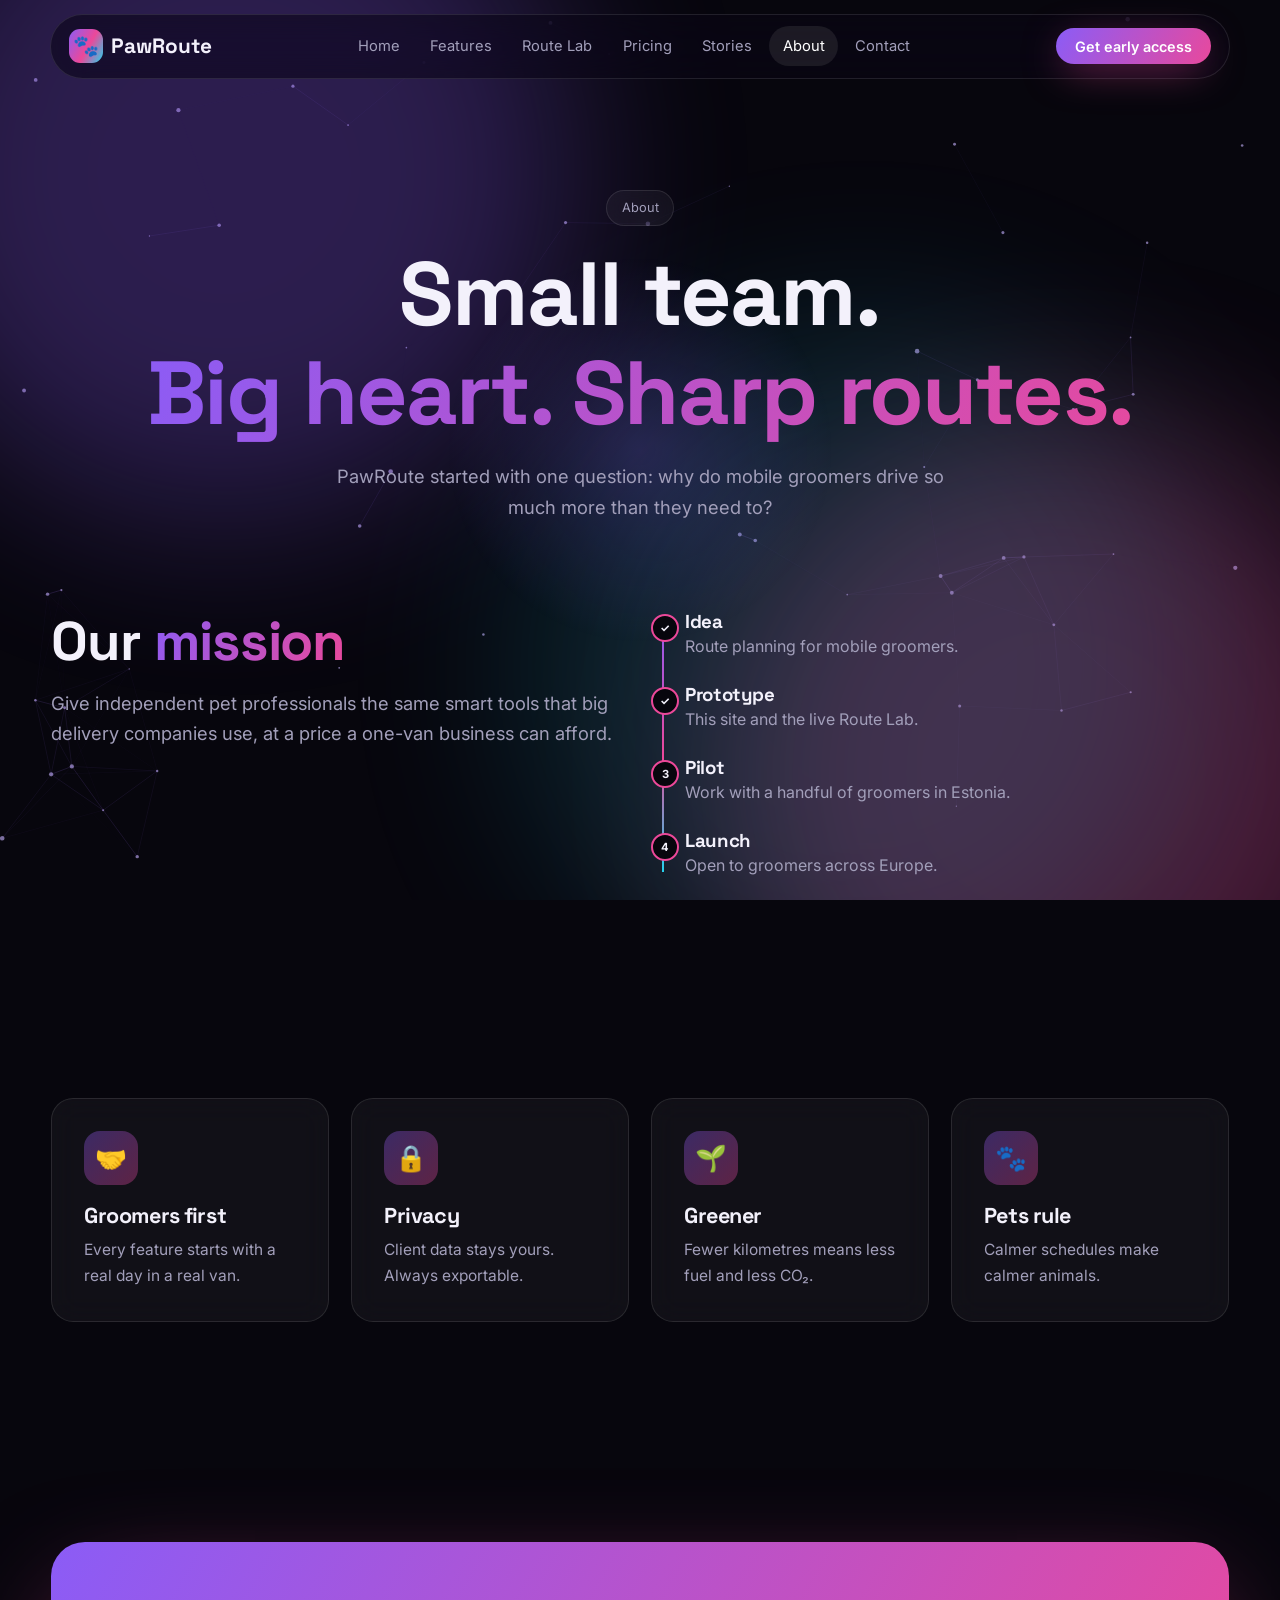
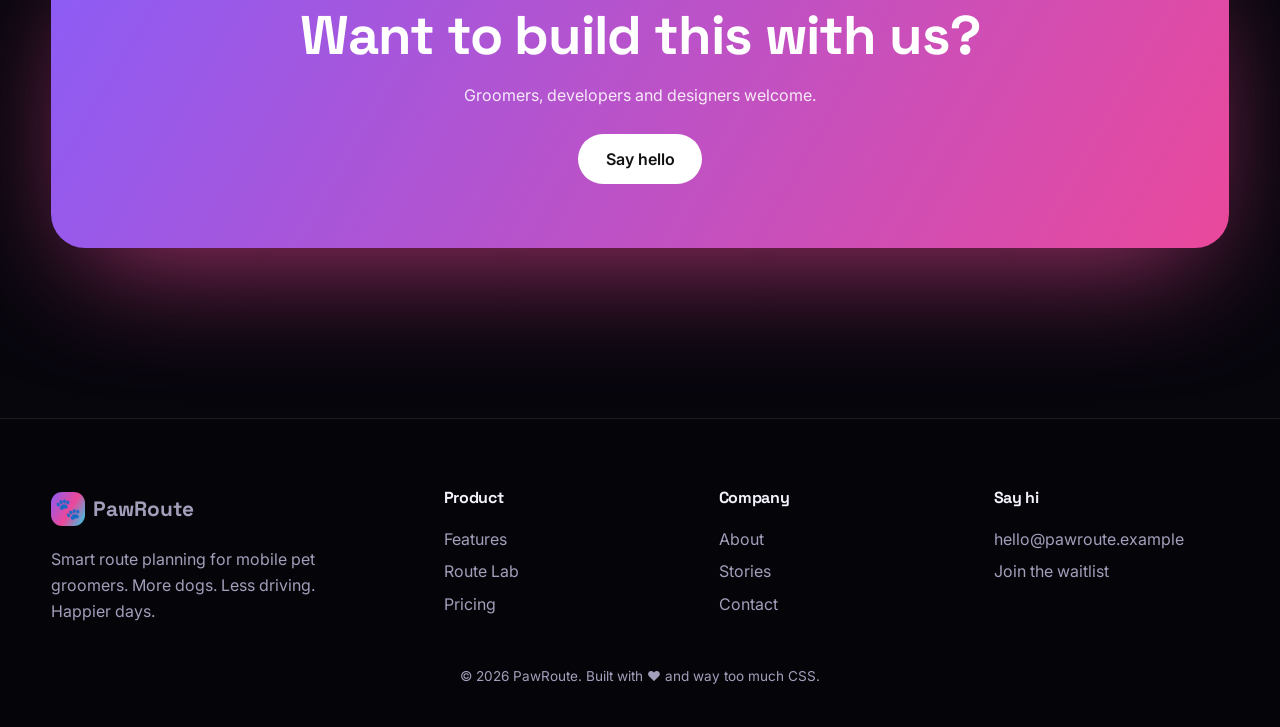
==== commit beb6d8c2: "Add files via upload" ====
--- a/about.html
+++ b/about.html
@@ -1,228 +1,38 @@
-<!DOCTYPE html>
-<html lang="en">
-<head>
-  <meta charset="UTF-8">
-  <meta name="viewport" content="width=device-width, initial-scale=1.0">
-  <title>About PawRoute, Adoption Guide & FAQ | Tallinn, Estonia</title>
-  <meta name="description" content="Learn about PawRoute's ethical pet adoption network, fear-free grooming philosophy, and read frequently asked questions.">
-  
-  <link rel="preconnect" href="https://fonts.googleapis.com">
-  <link rel="preconnect" href="https://fonts.gstatic.com" crossorigin>
-  <link href="https://fonts.googleapis.com/css2?family=Plus+Jakarta+Sans:wght@400;500;600;700;800&display=swap" rel="stylesheet">
-  <link rel="stylesheet" href="styles.css?v=2.1">
-</head>
-<body>
-
-  <!-- Top Demo Banner -->
-  <div class="demo-top-bar" role="status">
-    <div class="container">
-      <span>🐾 <strong>Interactive Demo Active</strong> — This is a portfolio prototype for pet discovery, adoption matching & grooming in Estonia.</span>
-    </div>
-  </div>
-
-  <!-- Header -->
-  <header class="site-header" id="site-header">
-    <div class="container">
-      <nav class="nav-wrap" aria-label="Main Navigation">
-        <a href="index.html" class="logo" aria-label="PawRoute Homepage">
-          <div class="logo-icon" aria-hidden="true">🐾</div>
-          <div class="logo-text">
-            PawRoute<span>.ee</span>
-            <small class="logo-subline">Adopt & Care • Tallinn</small>
-          </div>
-        </a>
-
-        <ul class="nav-links" id="nav-links">
-          <li><a href="index.html">Home</a></li>
-          <li><a href="adopt.html">Find Pets</a></li>
-          <li><a href="favourites.html">Favourites</a></li>
-          <li><a href="services.html">Grooming & Spa</a></li>
-          <li><a href="about.html" class="active">About & FAQ</a></li>
-          <li><a href="contact.html">Contact</a></li>
-        </ul>
-
-        <div class="header-actions">
-          <a href="favourites.html" class="nav-fav-btn" id="nav-fav-btn" aria-label="View saved favourite pets">
-            <span class="nav-fav-icon" aria-hidden="true">❤️</span>
-            <span class="nav-fav-text">Favourites</span>
-            <span class="nav-fav-badge" id="nav-fav-count">0</span>
-          </a>
-          <a href="adopt.html" class="nav-cta-btn">Adopt a Pet</a>
-          <button type="button" class="mobile-toggle" id="mobile-menu-btn" aria-label="Toggle navigation menu">☰</button>
-        </div>
-      </nav>
-    </div>
-  </header>
-
-  <!-- Page Hero -->
-  <section class="page-hero">
-    <div class="container">
-      <div class="breadcrumbs">
-        <a href="index.html">Home</a> <span>/</span> <span class="current">About & FAQ</span>
-      </div>
-      <div class="page-hero-tag">
-        <span>🐾</span> Compassion, Patience & High Standards
-      </div>
-      <h1 class="page-hero-title">About PawRoute & Adoption Guidelines</h1>
-      <p class="page-hero-subtitle">
-        We connect vetted shelter animals with loving Nordic homes, and provide gentle grooming spa treatments so every companion thrives.
-      </p>
-    </div>
-  </section>
-
-  <!-- About Narrative Section -->
-  <section class="section-pad">
-    <div class="container">
-      <div class="section-head">
-        <span class="section-tag">Our Care Mission</span>
-        <h2 class="section-title">A Lifelong Commitment to Every Pet</h2>
-        <p class="section-subtitle">
-          Founded in Tallinn, PawRoute was created to address a critical need: uniting ethical pet adoption with post-adoption coat and skin care. We believe adoption is just day one of a beautiful journey.
-        </p>
-      </div>
-
-      <div class="pillars-grid">
-        <div class="pillar-card">
-          <span class="pillar-icon">💚</span>
-          <h4 class="pillar-title">Fear-Free Certified</h4>
-          <p class="pillar-desc">We never rush. Whether acclimatizing a rescue pet or grooming a sensitive senior, patience comes first.</p>
-        </div>
-        <div class="pillar-card">
-          <span class="pillar-icon">🧴</span>
-          <h4 class="pillar-title">Organic & Pure Shampoos</h4>
-          <p class="pillar-desc">Only paraben-free, hypoallergenic botanical balms designed for harsh northern winter and summer coat changes.</p>
-        </div>
-        <div class="pillar-card">
-          <span class="pillar-icon">🤝</span>
-          <h4 class="pillar-title">Ethical Rescue Network</h4>
-          <p class="pillar-desc">Partnered with trusted Estonian shelters across Harju County to ensure transparent medical records and loving placements.</p>
-        </div>
-        <div class="pillar-card">
-          <span class="pillar-icon">💶</span>
-          <h4 class="pillar-title">Transparent Estonian Rates</h4>
-          <p class="pillar-desc">No hidden fees. Every service package and adoption contribution is clearly stated in Euros (€).</p>
-        </div>
-      </div>
-    </div>
-  </section>
-
-  <!-- How It Works Section -->
-  <section class="section-pad-alt" id="adoption-process">
-    <div class="container">
-      <div class="section-head">
-        <span class="section-tag">Step-by-Step Rehoming</span>
-        <h2 class="section-title">The PawRoute Adoption Process</h2>
-        <p class="section-subtitle">
-          Our four simple steps to ensure a harmonious match between pet temperament and household environment.
-        </p>
-      </div>
-
-      <div class="steps-grid">
-        <div class="step-card">
-          <div class="step-number">1</div>
-          <div class="step-icon">🔎</div>
-          <h3 class="step-title">1. Search & Favourite</h3>
-          <p class="step-desc">
-            Explore verified rescue profiles on our <a href="adopt.html" style="color: var(--color-accent); font-weight: 700;">Find Pets</a> page. Tap the ❤️ heart to build your shortlist.
-          </p>
-        </div>
-
-        <div class="step-card">
-          <div class="step-number">2</div>
-          <div class="step-icon">📋</div>
-          <h3 class="step-title">2. Submit Questionnaire</h3>
-          <p class="step-desc">
-            Complete a simple lifestyle questionnaire so coordinators can evaluate household fencing, other pets, and work schedules.
-          </p>
-        </div>
-
-        <div class="step-card">
-          <div class="step-number">3</div>
-          <div class="step-icon">🤝</div>
-          <h3 class="step-title">3. 1-on-1 Meet & Greet</h3>
-          <p class="step-desc">
-            Visit our Tallinn partner foster location for a relaxed walk and cuddle session to ensure a genuine personality connection.
-          </p>
-        </div>
-
-        <div class="step-card">
-          <div class="step-number">4</div>
-          <div class="step-icon">🏡</div>
-          <h3 class="step-title">4. Welcome Home</h3>
-          <p class="step-desc">
-            Sign the adoption agreement, receive the official EU Pet Passport & microchip registry transfer, and enjoy your welcome grooming bath!
-          </p>
-        </div>
-      </div>
-    </div>
-  </section>
-
-  <!-- FAQ Section -->
-  <section class="section-pad" id="faq">
-    <div class="container">
-      <div class="section-head">
-        <span class="section-tag">Got Questions?</span>
-        <h2 class="section-title">Frequently Asked Questions</h2>
-        <p class="section-subtitle">
-          Everything you need to know about adopting, our salon products, and editing the website data files.
-        </p>
-      </div>
-
-      <div class="faq-wrap" id="faq-accordion">
-        <!-- FAQ items populated via app.js from data/services.js -->
-      </div>
-    </div>
-  </section>
-
-  <!-- Footer -->
-  <footer class="site-footer">
-    <div class="container">
-      <div class="footer-top">
-        <div class="footer-brand">
-          <div class="footer-logo"><span>🐾</span> PawRoute</div>
-          <p>Gentle pet grooming, ethical adoption discovery, and lifetime wellness for dogs, cats, and small pets in Estonia.</p>
-          <div class="footer-badge-list">
-            <span class="footer-mini-badge">🇪🇪 Tallinn, Estonia</span>
-            <span class="footer-mini-badge">EUR (€)</span>
-          </div>
-        </div>
-        <div class="footer-col">
-          <h4>Adopt a Companion</h4>
-          <ul class="footer-links">
-            <li><a href="adopt.html">Browse Adoptable Pets</a></li>
-            <li><a href="favourites.html">My Saved Favourites</a></li>
-            <li><a href="about.html">Adoption Process</a></li>
-          </ul>
-        </div>
-        <div class="footer-col">
-          <h4>Grooming & Salon</h4>
-          <ul class="footer-links">
-            <li><a href="services.html">Services & Pricing</a></li>
-            <li><a href="booking.html">Demo Appointment Form</a></li>
-            <li><a href="about.html">Care Promise & FAQ</a></li>
-            <li><a href="contact.html">Location & Hours</a></li>
-          </ul>
-        </div>
-        <div class="footer-col">
-          <h4>Website Information</h4>
-          <p style="font-size: 0.84rem; color: #A9BCB4; line-height: 1.5; margin-bottom: 12px;">
-            Update pets in <code>data/pets.js</code> and grooming packages in <code>data/services.js</code> in plain English.
-          </p>
-          <span class="footer-demo-tag">Prototype Version 2.1 (Multi-Page Experience)</span>
-        </div>
-      </div>
-      <div class="footer-bottom">
-        <div>© 2026 PawRoute Pet Grooming & Adoption. All rights reserved. [Business Placeholder].</div>
-        <div class="footer-demo-tag">Interactive Simulation Only — No Real Legal Adoptions or Transactions Processed</div>
-      </div>
-    </div>
-  </footer>
-
-  <div class="toast-container" id="toast-container" aria-live="polite"></div>
-
-  <!-- Scripts -->
-  <script src="data/services.js?v=2.1"></script>
-  <script src="data/pets.js?v=2.1"></script>
-  <script src="app.js?v=2.1"></script>
-</body>
-</html>
+<!doctype html>
+<html lang="en">
+<head>
+<meta charset="utf-8">
+<meta name="viewport" content="width=device-width,initial-scale=1">
+<title>About — PawRoute</title>
+<meta name="description" content="Why PawRoute exists and where it is going.">
+<link href="https://fonts.googleapis.com/css2?family=Inter:wght@400;500;600&family=Space+Grotesk:wght@500;700&display=swap" rel="stylesheet">
+<link rel="stylesheet" href="style.css">
+</head>
+<body>
+<header class="page-hero center"><div class="wrap">
+  <span class="eyebrow rv">About</span>
+  <h1 class="rv d1" style="margin:1.2rem 0">Small team.<br><span class="grad">Big heart. Sharp routes.</span></h1>
+  <p class="lead rv d2">PawRoute started with one question: why do mobile groomers drive so much more than they need to?</p>
+</div></header>
+
+<section style="padding-top:30px"><div class="wrap grid g2" style="align-items:start">
+  <div class="rv"><h2>Our <span class="grad">mission</span></h2>
+    <p class="lead">Give independent pet professionals the same smart tools that big delivery companies use, at a price a one-van business can afford.</p></div>
+  <div class="steps rv d1">
+    <div class="step" data-n="✓"><h3>Idea</h3><p style="color:var(--muted)">Route planning for mobile groomers.</p></div>
+    <div class="step" data-n="✓"><h3>Prototype</h3><p style="color:var(--muted)">This site and the live Route Lab.</p></div>
+    <div class="step" data-n="3"><h3>Pilot</h3><p style="color:var(--muted)">Work with a handful of groomers in Estonia.</p></div>
+    <div class="step" data-n="4"><h3>Launch</h3><p style="color:var(--muted)">Open to groomers across Europe.</p></div>
+  </div>
+</div></section>
+
+<section><div class="wrap"><div class="grid g4">
+  <div class="card rv"><div class="ic">🤝</div><h3>Groomers first</h3><p>Every feature starts with a real day in a real van.</p></div>
+  <div class="card rv d1"><div class="ic">🔒</div><h3>Privacy</h3><p>Client data stays yours. Always exportable.</p></div>
+  <div class="card rv d2"><div class="ic">🌱</div><h3>Greener</h3><p>Fewer kilometres means less fuel and less CO₂.</p></div>
+  <div class="card rv d3"><div class="ic">🐾</div><h3>Pets rule</h3><p>Calmer schedules make calmer animals.</p></div>
+</div></div></section>
+<section><div class="wrap"><div class="band rv"><h2>Want to build this with us?</h2><p>Groomers, developers and designers welcome.</p><a href="contact.html" class="btn">Say hello</a></div></div></section>
+<script src="script.js"></script>
+</body>
+</html>
--- a/style.css
+++ b/style.css
@@ -0,0 +1,162 @@
+/* ============ PawRoute — shared styles ============ */
+:root{
+  --bg:#07060d; --bg2:#0d0b18; --card:rgba(255,255,255,.045); --line:rgba(255,255,255,.1);
+  --text:#f3f1fb; --muted:#a29fba;
+  --a:#8b5cf6; --b:#ec4899; --c:#22d3ee; --d:#facc15;
+  --grad:linear-gradient(120deg,var(--a),var(--b) 55%,var(--c));
+  --r:22px; --ease:cubic-bezier(.2,.8,.2,1);
+}
+*{box-sizing:border-box;margin:0;padding:0}
+html{scroll-behavior:smooth}
+body{font-family:'Inter',system-ui,sans-serif;background:var(--bg);color:var(--text);line-height:1.65;overflow-x:hidden;-webkit-font-smoothing:antialiased}
+h1,h2,h3,h4{font-family:'Space Grotesk',sans-serif;line-height:1.1;letter-spacing:-.02em}
+a{color:inherit;text-decoration:none}
+a:focus-visible,button:focus-visible,summary:focus-visible{outline:3px solid var(--c);outline-offset:4px}
+img,svg{max-width:100%}
+::selection{background:var(--b);color:#fff}
+::-webkit-scrollbar{width:10px}::-webkit-scrollbar-track{background:var(--bg)}::-webkit-scrollbar-thumb{background:var(--grad);border-radius:10px}
+
+/* background layers */
+#fx{position:fixed;inset:0;z-index:-3;pointer-events:none}
+.aurora{position:fixed;inset:0;z-index:-2;pointer-events:none;overflow:hidden}
+.aurora i{position:absolute;width:55vmax;height:55vmax;border-radius:50%;filter:blur(90px);opacity:.28;animation:float 22s ease-in-out infinite}
+.aurora i:nth-child(1){background:var(--a);top:-20%;left:-10%}
+.aurora i:nth-child(2){background:var(--b);bottom:-25%;right:-10%;animation-delay:-8s}
+.aurora i:nth-child(3){background:var(--c);top:35%;left:40%;opacity:.14;animation-delay:-15s}
+@keyframes float{50%{transform:translate(8vw,-6vh) scale(1.15) rotate(25deg)}}
+.glow{position:fixed;width:420px;height:420px;border-radius:50%;pointer-events:none;z-index:-1;
+  background:radial-gradient(circle,rgba(139,92,246,.22),transparent 65%);transform:translate(-50%,-50%);left:50%;top:50%;transition:opacity .3s}
+.progress{position:fixed;top:0;left:0;height:3px;width:0;background:var(--grad);z-index:200}
+
+/* layout */
+.wrap{width:min(1180px,92%);margin:auto}
+section{padding:110px 0;position:relative}
+.eyebrow{display:inline-flex;gap:.5rem;align-items:center;padding:.4rem .9rem;border:1px solid var(--line);border-radius:99px;background:var(--card);font-size:.8rem;color:var(--muted);backdrop-filter:blur(10px)}
+.eyebrow b{width:8px;height:8px;border-radius:50%;background:#34d399;box-shadow:0 0 12px #34d399;animation:pulse 1.8s infinite}
+@keyframes pulse{50%{transform:scale(1.6);opacity:.5}}
+.grad{background:var(--grad);-webkit-background-clip:text;background-clip:text;color:transparent;background-size:200% auto;animation:shine 6s linear infinite}
+@keyframes shine{to{background-position:200% center}}
+h1{font-size:clamp(2.8rem,7vw,5.6rem)}
+h2{font-size:clamp(2rem,4.5vw,3.4rem);margin-bottom:1rem}
+.lead{font-size:1.15rem;color:var(--muted);max-width:640px}
+.center{text-align:center}.center .lead{margin:auto}
+
+/* nav */
+nav{position:fixed;top:14px;left:50%;transform:translateX(-50%);width:min(1180px,94%);z-index:100;display:flex;align-items:center;justify-content:space-between;
+  padding:.7rem 1.1rem;border:1px solid var(--line);border-radius:99px;background:rgba(10,8,20,.62);backdrop-filter:blur(18px) saturate(1.4);transition:.4s var(--ease)}
+nav.scrolled{background:rgba(10,8,20,.88);box-shadow:0 10px 40px rgba(0,0,0,.5)}
+.logo{font-family:'Space Grotesk';font-weight:700;font-size:1.3rem;display:flex;gap:.5rem;align-items:center}
+.logo span{display:grid;place-items:center;width:34px;height:34px;border-radius:11px;background:var(--grad);animation:wob 4s ease-in-out infinite}
+@keyframes wob{50%{transform:rotate(-12deg) scale(1.08)}}
+.links{display:flex;gap:.2rem;align-items:center}
+.links a{padding:.5rem .85rem;border-radius:99px;font-size:.92rem;color:var(--muted);transition:.25s}
+.links a:hover,.links a.active{color:#fff;background:rgba(255,255,255,.08)}
+.burger{display:none;min-width:44px;min-height:44px;border-radius:12px;background:none;border:0;color:#fff;font-size:1.6rem;line-height:1;cursor:pointer}
+
+/* buttons */
+.btn{position:relative;display:inline-flex;align-items:center;gap:.6rem;padding:.95rem 1.7rem;border-radius:99px;border:0;font:600 1rem 'Inter';color:#fff;cursor:pointer;
+  background:var(--grad);background-size:200% auto;box-shadow:0 10px 40px -8px rgba(236,72,153,.6);transition:.4s var(--ease);overflow:hidden}
+.btn:hover{background-position:right center;transform:translateY(-3px) scale(1.03);box-shadow:0 18px 50px -8px rgba(139,92,246,.8)}
+.btn.ghost{background:var(--card);border:1px solid var(--line);box-shadow:none;backdrop-filter:blur(10px)}
+.btn.ghost:hover{border-color:var(--b)}
+.btn::after{content:'';position:absolute;inset:0;background:linear-gradient(110deg,transparent 30%,rgba(255,255,255,.35),transparent 70%);transform:translateX(-120%)}
+.btn:hover::after{transform:translateX(120%);transition:.8s}
+
+/* cards */
+.grid{display:grid;gap:22px}
+.g3{grid-template-columns:repeat(auto-fit,minmax(300px,1fr))}
+.g2{grid-template-columns:repeat(auto-fit,minmax(380px,1fr))}
+.g4{grid-template-columns:repeat(auto-fit,minmax(240px,1fr))}
+.card{position:relative;padding:2rem;border-radius:var(--r);background:var(--card);border:1px solid var(--line);backdrop-filter:blur(14px);transition:transform .25s var(--ease),border-color .3s;transform-style:preserve-3d;overflow:hidden}
+.card::before{content:'';position:absolute;inset:0;background:radial-gradient(500px circle at var(--mx,50%) var(--my,0%),rgba(139,92,246,.2),transparent 45%);opacity:0;transition:.3s}
+.card:hover{border-color:rgba(236,72,153,.5)}.card:hover::before{opacity:1}
+.card .ic{width:54px;height:54px;border-radius:16px;display:grid;place-items:center;font-size:1.6rem;background:linear-gradient(135deg,rgba(139,92,246,.35),rgba(236,72,153,.35));margin-bottom:1.2rem}
+.card h3{font-size:1.35rem;margin-bottom:.6rem}
+.card p{color:var(--muted);font-size:.97rem}
+
+/* hero */
+.hero{min-height:100vh;display:flex;align-items:center;padding-top:150px}
+.hero-grid{display:grid;grid-template-columns:1.05fr .95fr;gap:50px;align-items:center}
+.hero h1{margin:1.4rem 0}
+.cta-row{display:flex;gap:14px;flex-wrap:wrap;margin-top:2rem}
+.caret{display:inline-block;width:4px;height:.85em;background:var(--b);margin-left:6px;vertical-align:-.05em;animation:blink 1s steps(2) infinite}
+@keyframes blink{50%{opacity:0}}
+.page-hero{padding:190px 0 60px}
+
+/* route demo */
+.demo{padding:1.2rem;border-radius:28px;background:linear-gradient(160deg,rgba(255,255,255,.08),rgba(255,255,255,.02));border:1px solid var(--line);box-shadow:0 40px 100px -30px rgba(139,92,246,.5)}
+.demo svg{width:100%;height:auto;border-radius:18px;background:radial-gradient(circle at 30% 20%,#17132b,#0a0814)}
+.demo .bar{display:flex;gap:10px;flex-wrap:wrap;align-items:center;justify-content:space-between;margin-top:1rem}
+.stat-pill{padding:.45rem .9rem;border-radius:99px;background:var(--card);border:1px solid var(--line);font-size:.85rem}
+.stat-pill b{color:var(--c)}
+.demo .btn{padding:.7rem 1.2rem;font-size:.9rem}
+.path-line{fill:none;stroke:url(#pg);stroke-width:4;stroke-linecap:round;stroke-linejoin:round;stroke-dasharray:2000;stroke-dashoffset:2000;animation:draw 1.8s var(--ease) forwards;filter:drop-shadow(0 0 8px #ec4899)}
+@keyframes draw{to{stroke-dashoffset:0}}
+
+/* marquee */
+.marquee{overflow:hidden;padding:26px 0;border-block:1px solid var(--line);background:rgba(255,255,255,.02);mask:linear-gradient(90deg,transparent,#000 12%,#000 88%,transparent)}
+.marquee div{display:flex;gap:3.5rem;width:max-content;animation:scroll 32s linear infinite;font:600 1.4rem 'Space Grotesk';color:var(--muted);white-space:nowrap}
+.marquee:hover div{animation-play-state:paused}
+@keyframes scroll{to{transform:translateX(-50%)}}
+
+/* stats */
+.num{font:700 clamp(2.6rem,5vw,4rem) 'Space Grotesk'}
+.stat{text-align:center;padding:1.5rem}
+.stat p{color:var(--muted)}
+
+/* steps / timeline */
+.steps{position:relative;display:grid;gap:26px;padding-left:34px}
+.steps::before{content:'';position:absolute;left:11px;top:6px;bottom:6px;width:2px;background:var(--grad)}
+.step{position:relative}
+.step::before{content:attr(data-n);position:absolute;left:-34px;top:2px;width:24px;height:24px;border-radius:50%;background:var(--bg);border:2px solid var(--b);display:grid;place-items:center;font-size:.7rem;font-weight:700}
+
+/* pricing */
+.toggle{display:inline-flex;padding:5px;border-radius:99px;background:var(--card);border:1px solid var(--line);margin:1.5rem 0 2.5rem}
+.toggle button{padding:.6rem 1.4rem;border:0;border-radius:99px;background:none;color:var(--muted);font:600 .95rem 'Inter';cursor:pointer;transition:.3s}
+.toggle button.on{background:var(--grad);color:#fff}
+.price{font:700 3.2rem 'Space Grotesk'}.price small{font-size:1rem;color:var(--muted);font-weight:400}
+.plan.pop{border-color:var(--b);box-shadow:0 0 70px -15px rgba(236,72,153,.55);transform:scale(1.03)}
+.plan ul{list-style:none;margin:1.4rem 0 2rem;display:grid;gap:.7rem;color:var(--muted)}
+.plan li::before{content:'✦ ';color:var(--c)}
+.badge{position:absolute;top:18px;right:18px;padding:.25rem .8rem;border-radius:99px;background:var(--grad);font-size:.75rem;font-weight:700}
+
+/* calculator / forms */
+label{display:block;margin:1.1rem 0 .4rem;font-weight:600;font-size:.92rem}
+input[type=range]{width:100%;accent-color:var(--b)}
+input,textarea,select{width:100%;padding:.9rem 1.1rem;border-radius:14px;border:1px solid var(--line);background:rgba(255,255,255,.04);color:#fff;font:1rem 'Inter';outline:0;transition:.3s}
+input:focus,textarea:focus,select:focus{border-color:var(--b);box-shadow:0 0 0 4px rgba(236,72,153,.15)}
+textarea{min-height:140px;resize:vertical}
+.out{font:700 2.6rem 'Space Grotesk'}
+
+/* faq */
+details{border:1px solid var(--line);border-radius:18px;padding:1.2rem 1.5rem;background:var(--card);margin-bottom:12px;transition:.3s}
+details[open]{border-color:var(--b)}
+summary{cursor:pointer;font:600 1.1rem 'Space Grotesk';list-style:none;display:flex;justify-content:space-between}
+summary::after{content:'+';font-size:1.5rem;color:var(--b);transition:.3s}
+details[open] summary::after{transform:rotate(45deg)}
+details p{color:var(--muted);margin-top:.8rem}
+
+/* cta band + footer */
+.band{padding:4rem 2rem;border-radius:34px;text-align:center;background:var(--grad);background-size:200% auto;animation:shine 8s linear infinite;box-shadow:0 40px 120px -30px rgba(236,72,153,.7)}
+.band h2{color:#fff}.band p{color:rgba(255,255,255,.88);margin-bottom:1.6rem}
+.band .btn{background:#fff;color:#111;box-shadow:none}
+footer{border-top:1px solid var(--line);padding:70px 0 40px;margin-top:60px;background:rgba(0,0,0,.25)}
+.fgrid{display:grid;grid-template-columns:1.5fr repeat(3,1fr);gap:40px}
+footer h4{margin-bottom:1rem;font-size:1rem}
+footer a{display:block;color:var(--muted);padding:.2rem 0;transition:.2s}footer a:hover{color:#fff;padding-left:6px}
+.copy{margin-top:40px;color:var(--muted);font-size:.85rem;text-align:center}
+
+/* reveal */
+.rv{opacity:0;transform:translateY(40px);filter:blur(6px);transition:1s var(--ease)}
+.rv.in{opacity:1;transform:none;filter:none}
+.d1{transition-delay:.1s}.d2{transition-delay:.2s}.d3{transition-delay:.3s}
+
+@media(max-width:900px){
+  .hero-grid,.fgrid{grid-template-columns:1fr}
+  .links{position:absolute;top:70px;left:0;right:0;max-height:calc(100vh - 100px);overflow-y:auto;overscroll-behavior:contain;flex-direction:column;align-items:stretch;background:rgba(10,8,20,.97);border:1px solid var(--line);border-radius:24px;padding:1rem;display:none;box-shadow:0 16px 40px rgba(0,0,0,.4)}
+  .links a{display:flex;min-height:44px;align-items:center;justify-content:center}
+  .links.open{display:flex}.burger{display:block}
+  .g2{grid-template-columns:1fr}.plan.pop{transform:none}
+}
+@media(max-width:600px){nav>.btn{display:none}}
+@media(prefers-reduced-motion:reduce){html{scroll-behavior:auto}*{animation:none!important;transition:none!important}.rv{opacity:1;transform:none;filter:none}#route-svg .path-line{stroke-dashoffset:0}#route-svg g{animation:none!important;opacity:1!important}}
